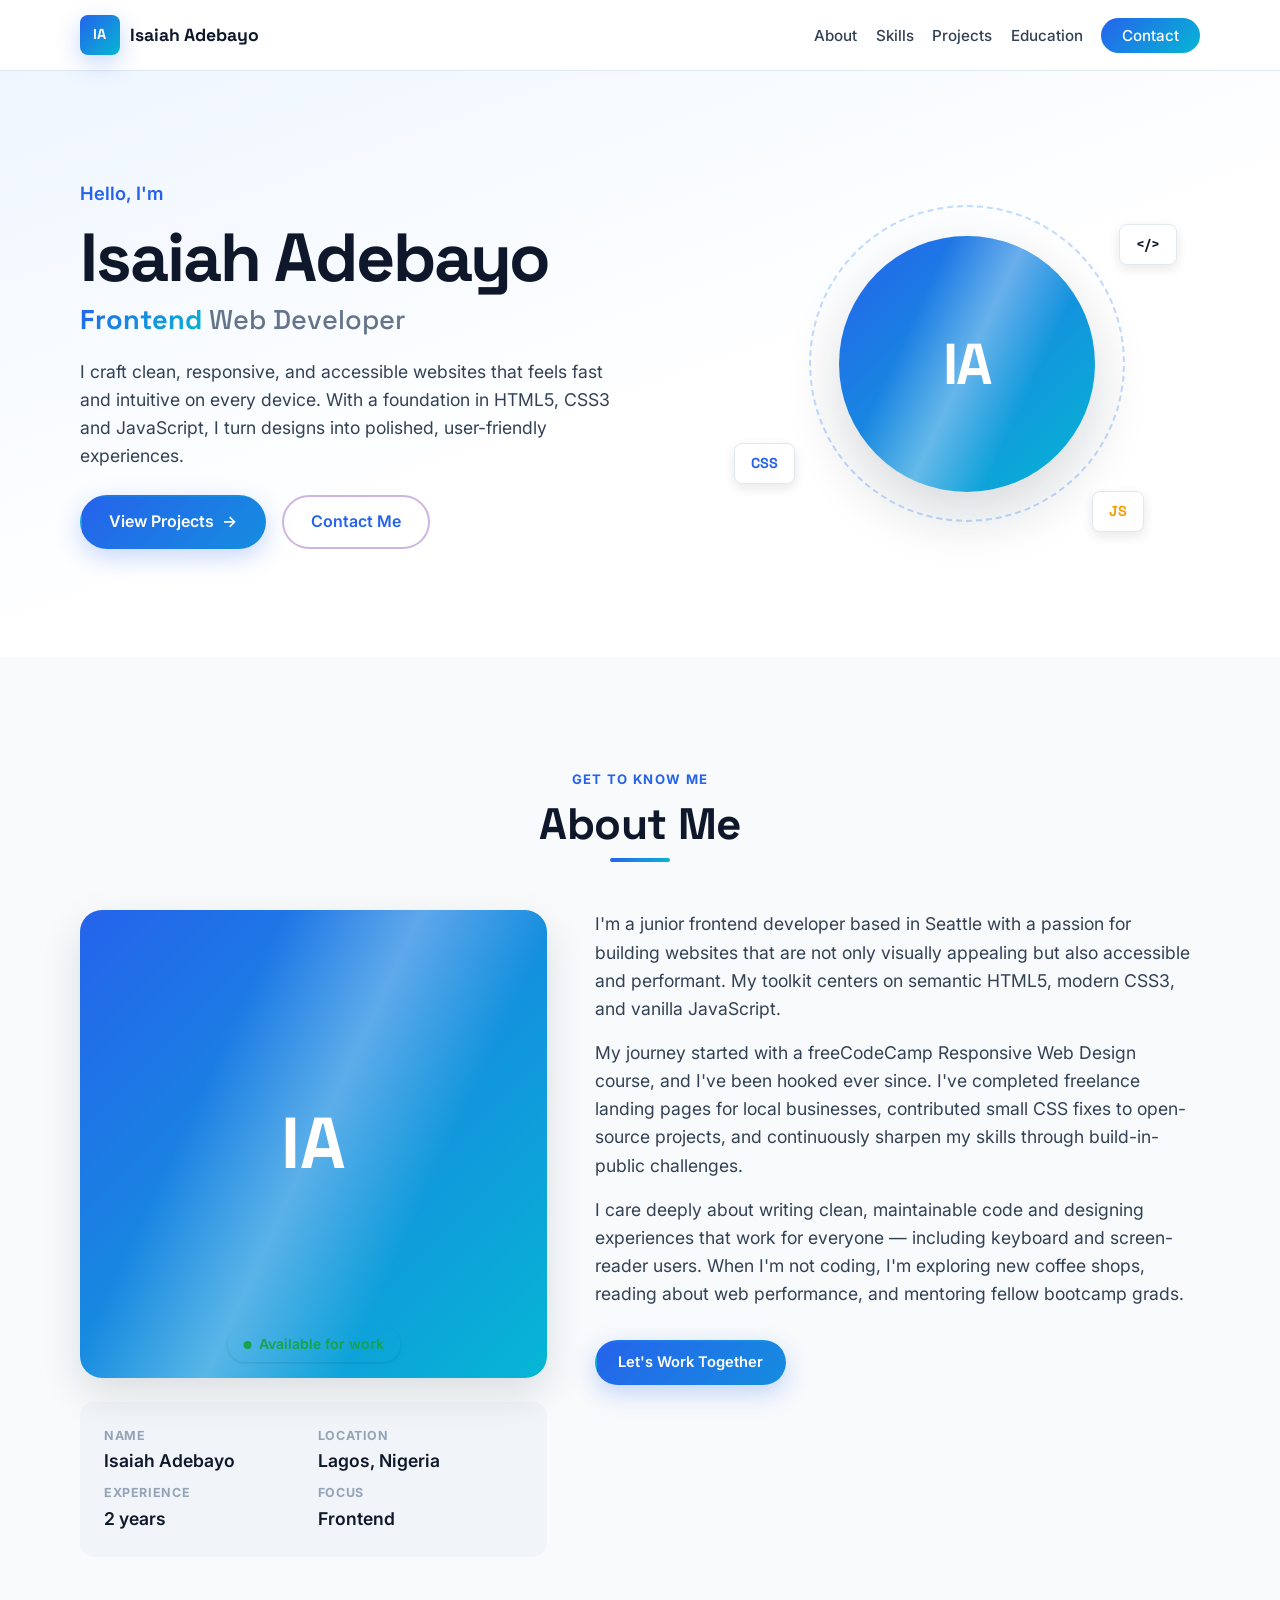
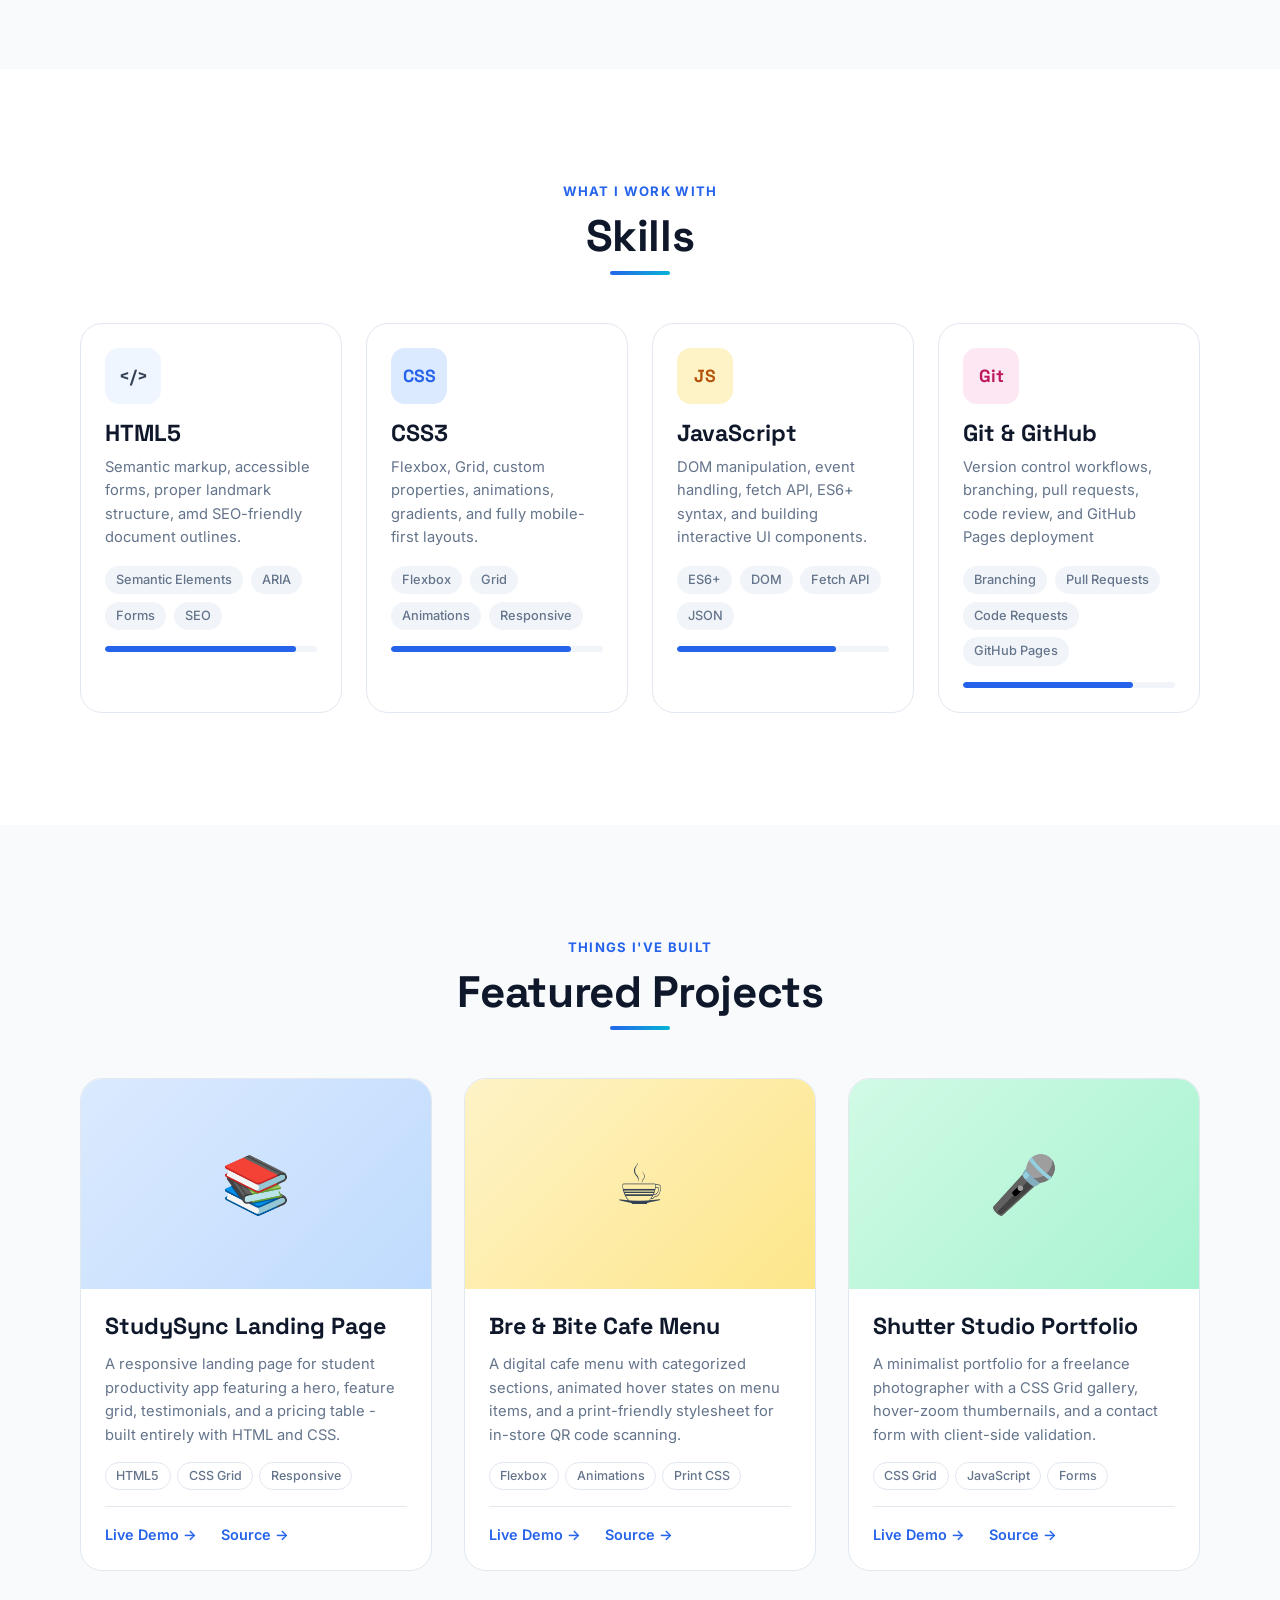
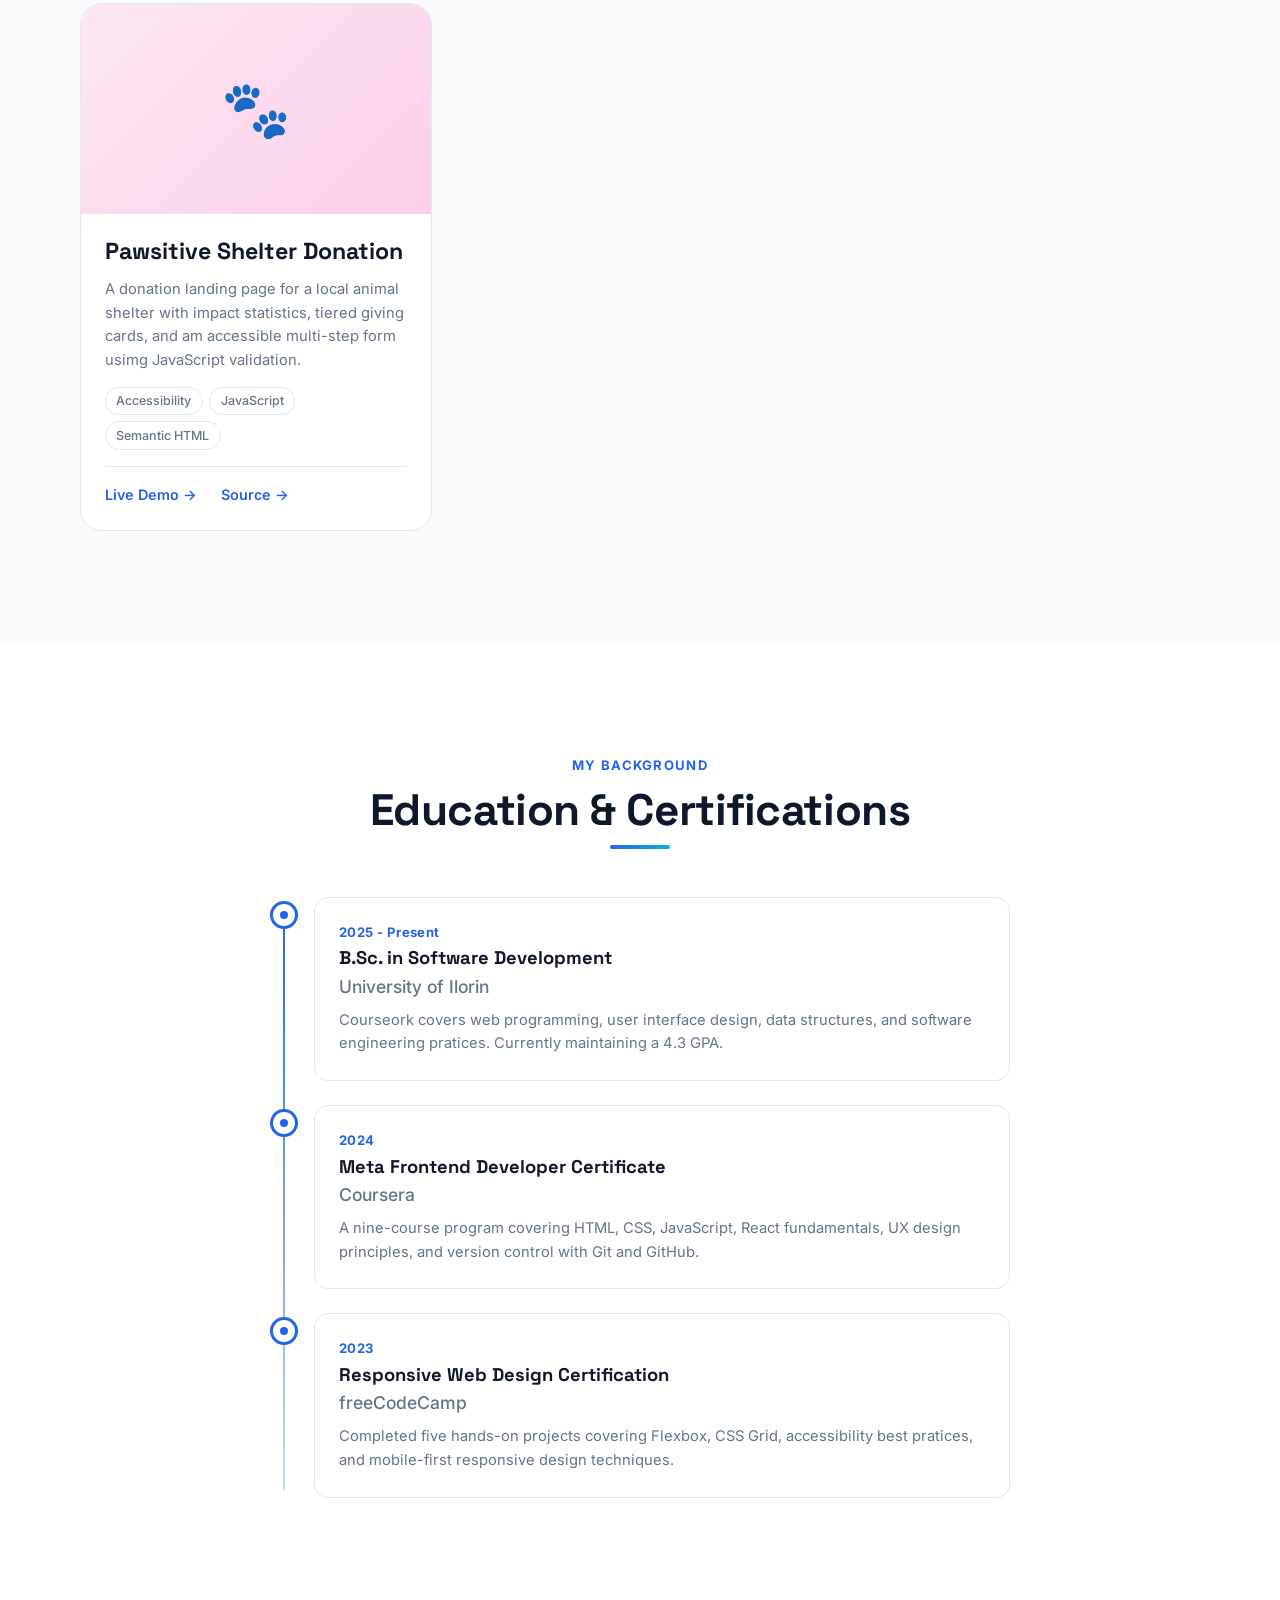
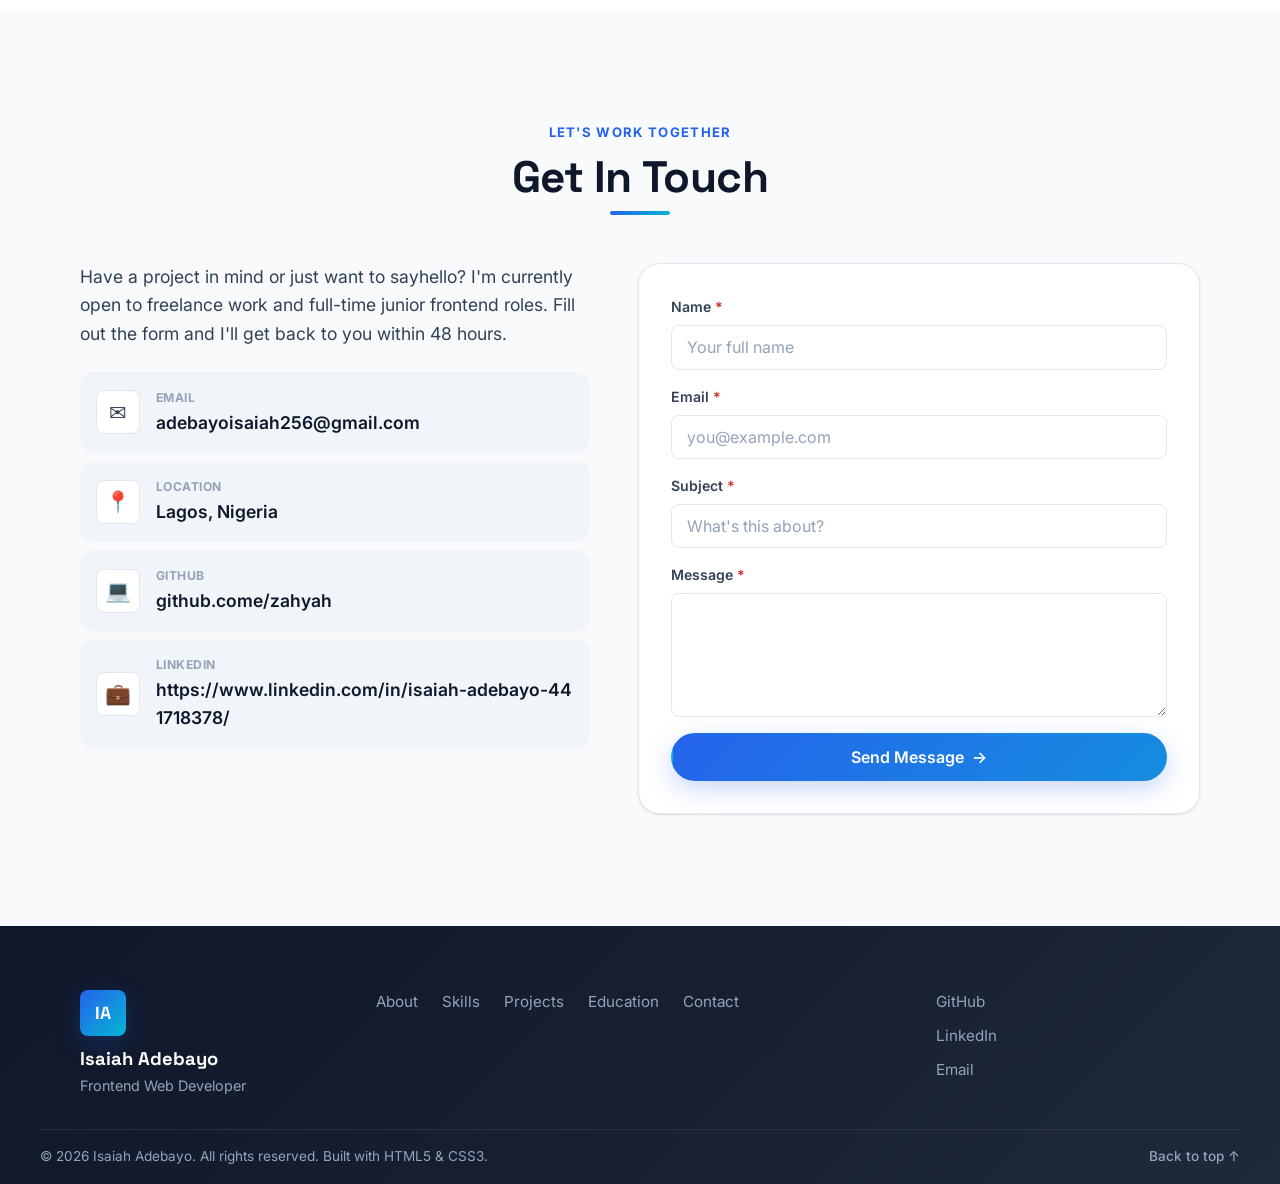
==== Project 1/My Own/index.html @ e06d7477 "Project_1 done" ====
<!DOCTYPE html>
<html lang="en">
<head>
  <meta charset="UTF-8">
  <meta name="viewport" content="width=device-width, initial-scale=1.0">
  <meta name="description" content="Portfolio of Isaiah Adebayo, a junior web developer specializing in responsive, accessible websites with HTML5, CSS3, and modern web standards.">
  <title>Isaiah Adebayo - Frontend web Developer</title>
  <link rel="stylesheet" href="style.css">
   <link rel="preconnect" href="https://fonts.googleapis.com" />
    <link rel="preconnect" href="https://fonts.gstatic.com" crossorigin />
    <link href="https://fonts.googleapis.com/css2?family=Inter:wght@400;500;700&family=Space+Grotesk:wght@500;700&display=swap" rel="stylesheet" />
    <meta property="og:image" content="https://yourwebsite.com/images/preview.png">
    <meta name="twitter:card" content="summary_large_image">
    <meta name="twitter:image" content="https://yourwebsite.com/images/preview.png">
    <script src="index.js" defer></script>
</head>
<body>
  <a href="#main" class="skip-link">Skip to main content</a>
  <!-- HEADER -->
  <header id="top" class="site-header">
    <nav class="navbar" aria-label="Primary Navigation">
      <a href="#" class="nav-logo" aria-label="Isaiah Adebayo - home">
        <span class="nav-logo-mark" aria-hidden="true">IA</span>
        <span clas="nav-logo-text">Isaiah Adebayo</span>
      </a>
      <input type="checkbox" id="nav-toggle" class="nav-toggle" aria-hidden="true">
      <label for="nav-toggle" class="nav-toggle-label" aria-label="Toggle navigation menu">
      <span class="nav-toggle-bar"></span>
      <span class="nav-toggle-bar"></span>
      <span class="nav-toggle-bar"></span>
      </label>
      <label for="nav-toggle" class="nav-backdrop" aria-hidden="true"></label>
      <ul class="nav-menu" id="nav-menu">
        <li><a href="#about" class="nav-link">About</a></li>
        <li><a href="#skills" class="nav-link">Skills</a></li>
        <li><a href="#projects" class="nav-link">Projects</a></li>
        <li><a href="#education" class="nav-link">Education</a></li>
        <li><a href="#contact" class="nav-link nav-link--cta">Contact</a></li>
      </ul>
    </nav>
  </header>

<!-- MAIN -->
  <main id="main">

    <!-- Hero section -->
    <section class="hero" aria-labelledby="hero-heading">
      <div class="hero_decor hero_decor--1" aria-hidden="true"></div>
      <div class="hero_decor hero_decor--2" aria-hidden="true"></div>

      <div class="container hero-inner">
        <div class="hero-content">
          <p class="hero-greeting">Hello, I'm</p>
          <h1 id="hero-heading" class="hero-name">Isaiah Adebayo</h1>
          <p class="hero-title">
            <span class="hero-title-accent">Frontend</span> Web Developer
          </p>
          <p class="hero-intro">
            I craft clean, responsive, and accessible websites that feels fast and intuitive on every device. With a foundation in HTML5, CSS3 and JavaScript, I turn designs into polished, user-friendly experiences.
          </p>
          <div class="hero-actions">
            <a href="#projects" class="btn btn--primary">View Projects
              <span class="btn-arrow" aria-hidden="true">&rarr;</span>
            </a>
            <a href="#contact" class="btn btn--secondary">Contact Me</a>
          </div>
        </div>
        <div class="hero-avatar" aria-hidden="true">
          <div class="hero-avatar-ring"></div>
          <div class="hero-avatar-circle">
            <span class="hero-avatar-initials">IA</span>
          </div>
          <div class="hero-chip hero-chip--html">&lt;/&gt;</div>
           <div class="hero-chip hero-chip--css">CSS</div>
            <div class="hero-chip hero-chip--js">JS</div>
        </div>
      </div>
    </section>




    <!-- About Section -->
     <section class="section about" id="about" aria-labelledby="about-heading">
        <div class="container">
          <header class="section-header">
            <p class="section-eyebrow">Get to know me</p>
            <h2 id="about-heading" class="section-title">About Me</h2>
            <div class="section-rule" aria-hidden="true"></div>
          </header>

          <div class="about-grid">
            <div class="about-card">
              <div class="about-photo" aria-hidden="true">
                <span class="about-photo-initials">IA</span>
                <div class="about-photo-badge">Available for work</div>
              </div>
              <dl class="about-facts">
                <div class="about-fact">
                  <dt>Name</dt>
                  <dd>Isaiah Adebayo</dd>
                </div>
                <div class="about-fact">
                  <dt>Location</dt>
                  <dd>Lagos, Nigeria</dd>
                </div>
                <div class="about-fact">
                  <dt>Experience</dt>
                  <dd>2 years</dd>
                </div>
                <div class="about-fact">
                  <dt>Focus</dt>
                  <dd>Frontend</dd>
                </div>
              </dl>
            </div>

            <div class="about-text">
              <p>
                I'm a junior frontend developer based in Seattle with a
                passion for building websites that are not only visually
                appealing but also accessible and performant. My toolkit
                centers on semantic HTML5, modern CSS3, and vanilla
                JavaScript.
              </p>
              <p>
                My journey started with a freeCodeCamp Responsive Web
                Design course, and I've been hooked ever since. I've
                completed freelance landing pages for local businesses,
                contributed small CSS fixes to open-source projects, and
                continuously sharpen my skills through build-in-public
                challenges.
              </p>
              <p>
                I care deeply about writing clean, maintainable code and
                designing experiences that work for everyone — including
                keyboard and screen-reader users. When I'm not coding,
                I'm exploring new coffee shops, reading about web
                performance, and mentoring fellow bootcamp grads.
              </p>
              <a href="#contact" class="btn btn--primary btn--small">Let's Work Together</a>
            </div>
          </div>
        </div>
     </section>

     <!-- Skills Section -->
  <section class="section skills" id="skills" aria-labelledby="skills-heading">
      <div class="container">
        <header class="section-header">
          <p class="section-eyebrow">What I work with</p>
          <h2 id="skills-heading" class="section-title">Skills</h2>
          <div class="section-rule" aria-hidden="true"></div>
        </header>

        <div class="skills-grid">
          <article class="skill-card">
            <div class="skill-card-icon" aria-hidden="true">
              <span>&lt;/&gt;</span>
            </div>
            <h3 class="skill-card-title">HTML5</h3>
            <p class="skill-card-desc">
              Semantic markup, accessible forms, proper landmark structure, amd SEO-friendly document outlines.
            </p>
            <ul class="skill-tags">
              <li class="skill-tag">Semantic Elements</li>
              <li class="skill-tag">ARIA</li>
              <li class="skill-tag">Forms</li> 
              <li class="skill-tag">SEO</li>
            </ul>
            <div class="skill-bar" aria-hidden="true">
             <div class="skill-bar-fill skill-bar-fill--90"></div>
            </div>
          </article>

           <article class="skill-card">
            <div class="skill-card-icon skill-card-icon--css" aria-hidden="true">
              <span>CSS</span>
            </div>
            <h3 class="skill-card-title">CSS3</h3>
            <p class="skill-card-desc">
              Flexbox, Grid, custom properties, animations, gradients, and fully mobile-first layouts.
            </p>
            <ul class="skill-tags">
              <li class="skill-tag">Flexbox</li>
              <li class="skill-tag">Grid</li>
              <li class="skill-tag">Animations</li> 
              <li class="skill-tag">Responsive</li>
            </ul>
            <div class="skill-bar" aria-hidden="true">
              <div class="skill-bar-fill skill-bar-fill--85"></div>
            </div>
          </article>

           <article class="skill-card">
            <div class="skill-card-icon skill-card-icon--js" aria-hidden="true">
              <span>JS</span>
            </div>
            <h3 class="skill-card-title">JavaScript</h3>
            <p class="skill-card-desc">
             DOM manipulation, event handling, fetch API, ES6+ syntax, and building interactive UI components.
            </p>
            <ul class="skill-tags">
              <li class="skill-tag">ES6+</li>
              <li class="skill-tag">DOM</li>
              <li class="skill-tag">Fetch API</li> 
              <li class="skill-tag">JSON</li>
            </ul>
            <div class="skill-bar" aria-hidden="true">
             <div class="skill-bar-fill skill-bar-fill--75"></div>
            </div>
          </article>

           <article class="skill-card">
            <div class="skill-card-icon skill-card-icon--git" aria-hidden="true">
              <span>Git</span>
            </div>
            <h3 class="skill-card-title">Git &amp; GitHub</h3>
            <p class="skill-card-desc">
             Version control workflows, branching, pull requests, code review, and GitHub Pages deployment
            </p>
            <ul class="skill-tags">
              <li class="skill-tag">Branching</li>
              <li class="skill-tag">Pull Requests</li>
              <li class="skill-tag">Code Requests</li> 
              <li class="skill-tag">GitHub Pages</li>
            </ul>
            <div class="skill-bar" aria-hidden="true">
              <div class="skill-bar-fill skill-bar-fill--80"></div>
            </div>
          </article>
        </div>
      </div>
     </section>

    <!-- Projects Section -->
   <section class="section projects" id="projects" aria-labelledby="projects-heading">
    <div class="container">
      <header class="section-header">
      <p class="section-eyebrow">Things I've built</p>
      <h2 id="projects-heading" class="section-title">Featured Projects</h2>
      <div class="section-rule" aria-hidden="true"></div> 
      </header>
      <div class="projects-grid">
        <article class="project-card">
          <div class="project-card-thumb project-card-thumb-a" aria-hidden="true">
            <span class="project-card-icon">
              &#128218;
            </span>
            <div class="project-card-overlay">
              <span>View Project</span>
            </div>
          </div>
          <div class="project-card-body">
            <h3 class="project-card-title">StudySync Landing Page</h3>
            <div class="project-card-desc">
              A responsive landing page for student productivity app featuring a hero, feature grid, testimonials, and a pricing table - built entirely with HTML and CSS.
            </div>
            <ul class="project-card-tags">
              <li>HTML5</li>
              <li>CSS Grid</li>
              <li>Responsive</li>
            </ul>
            <div class="project-card-links">
              <a href="#" class="project-card-link">Live Demo &rarr;</a>
              <a href="#" class="project-card-link">Source &rarr;</a>
            </div>
          </div>
        </article>

      <article class="project-card">
      <div class="project-card-thumb project-card-thumb-b" aria-hidden="true">
        <span class="project-card-icon">
          &#9749;
        </span>
        <div class="project-card-overlay">
          <span>View Project</span>
        </div>
      </div>
      <div class="project-card-body">
        <h3 class="project-card-title">Bre &amp; Bite Cafe Menu</h3>
        <div class="project-card-desc">
          A digital cafe menu with categorized sections, animated hover states on menu items, and a print-friendly stylesheet for in-store QR code scanning.
        </div>
        <ul class="project-card-tags">
          <li>Flexbox</li>
          <li>Animations</li>
          <li>Print CSS</li>
        </ul>
        <div class="project-card-links">
          <a href="#" class="project-card-link">Live Demo &rarr;</a>
          <a href="#" class="project-card-link">Source &rarr;</a>
        </div>
      </div>
    </article>
    
      <article class="project-card">
          <div class="project-card-thumb project-card-thumb-c" aria-hidden="true">
            <span class="project-card-icon">
              &#127908;
            </span>
            <div class="project-card-overlay">
              <span>View Project</span>
            </div>
          </div>
          <div class="project-card-body">
            <h3 class="project-card-title">Shutter Studio Portfolio</h3>
            <div class="project-card-desc">
            A minimalist portfolio for a freelance photographer with a CSS Grid gallery, hover-zoom thumbernails, and a contact form with client-side validation.
            </div>
            <ul class="project-card-tags">
              <li>CSS Grid</li>
              <li>JavaScript</li>
              <li>Forms</li>
            </ul>
            <div class="project-card-links">
              <a href="#" class="project-card-link">Live Demo &rarr;</a>
              <a href="#" class="project-card-link">Source &rarr;</a>
            </div>
          </div>
        </article>

        <article class="project-card">
          <div class="project-card-thumb project-card-thumb-d" aria-hidden="true">
            <span class="project-card-icon">
              &#128062;
            </span>
            <div class="project-card-overlay">
              <span>View Project</span>
            </div>
          </div>
          <div class="project-card-body">
            <h3 class="project-card-title">Pawsitive Shelter Donation</h3>
            <div class="project-card-desc">
              A donation landing page for a local animal shelter with impact statistics, tiered giving cards, and am accessible multi-step form usimg JavaScript validation.
            </div>
            <ul class="project-card-tags">
              <li>Accessibility</li>
              <li>JavaScript</li>
              <li>Semantic HTML</li>
            </ul>
            <div class="project-card-links">
              <a href="#" class="project-card-link">Live Demo &rarr;</a>
              <a href="#" class="project-card-link">Source &rarr;</a>
            </div>
          </div>
        </article>
      </div>
      </div>
     </section>

    <!-- Education Section -->
    <section class="section education" id="education" aria-labelledby="education-heading">
      <div class="container">
      <header class="section-header">
      <p class="section-eyebrow">My background</p>
      <h2 id="education-heading" class="section-title">Education &amp; Certifications</h2>
      <div class="section-rule" aria-hidden="true"></div>
      </header>

      <div class="education-timeline">
        <article class="timeline-item">
          <div class="timeline-item-marker" aria-hidden="true">
            <span class="timeline-item-dot"></span>
          </div>

          <div class="timeline-item-content">
            <p class="timeline-item-date">2025 - Present</p>
            <h3 class="timeline-item-title">B.Sc. in Software Development</h3>
            <p class="timeline-item-org">University of Ilorin</p>
            <p class="timeline-item-desc">
              Courseork covers web programming, user interface design, data structures, and software engineering pratices. Currently maintaining a 4.3 GPA.
            </p>
          </div>
        </article>

        <article class="timeline-item">
          <div class="timeline-item-marker" aria-hidden="true">
            <span class="timeline-item-dot"></span>
          </div>

          <div class="timeline-item-content">
            <p class="timeline-item-date">2024</p>
            <h3 class="timeline-item-title">Meta Frontend Developer Certificate</h3>
            <p class="timeline-item-org">Coursera</p>
            <p class="timeline-item-desc">
             A nine-course program covering HTML, CSS, JavaScript, React fundamentals, UX design principles, and version control with Git and GitHub.
            </p>
          </div>
        </article>

        <article class="timeline-item">
          <div class="timeline-item-marker" aria-hidden="true">
            <span class="timeline-item-dot"></span>
          </div>

          <div class="timeline-item-content">
            <p class="timeline-item-date">2023</p>
            <h3 class="timeline-item-title">Responsive Web Design Certification</h3>
            <p class="timeline-item-org">freeCodeCamp</p>
            <p class="timeline-item-desc">
             Completed five hands-on projects covering Flexbox, CSS Grid, accessibility best pratices, and mobile-first responsive design techniques.
            </p>
          </div>
        </article>
      </div>
      </div>
     </section>


    <!-- Contact Section -->
    <section class="section contact" id="contact" aria-labelledby="contact-heading">
      <div class="container">
      <header class="section-header">
      <p class="section-eyebrow">Let's work together</p>
      <h2 id="contact-heading" class="section-title">Get In Touch</h2>
      <div class="section-rule" aria-hidden="true"></div>
    </header>
     <div class="contact-grid">
        <div class="contact-info">
          <p class="contact-lead">
            Have a project in mind or just want to sayhello? I'm currently open to freelance work and full-time junior frontend roles. Fill out the form and I'll get back to you within 48 hours.
          </p>

          <ul class="contact-details">
            <li class="contact-detail">
              <span class="contact-detail-icon" aria-hidden="true">&#9993;</span>
              
              <span class="contact-detail-text">
                <span class="contact-detail-label">Email</span>
                <a href="#" class="contact-detail-value">
                  adebayoisaiah256@gmail.com
                </a>
              </span>
            </li>    

           <li class="contact-detail">
              <span class="contact-detail-icon" aria-hidden="true">&#128205;</span>
              
              <span class="contact-detail-text">
                <span class="contact-detail-label">Location</span>
                <a href="#" class="contact-detail-value">
                  Lagos, Nigeria
                </a>
              </span>
            </li>    

           <li class="contact-detail">
              <span class="contact-detail-icon" aria-hidden="true">&#128187;</span>
              
              <span class="contact-detail-text">
                <span class="contact-detail-label">GitHub</span>
                <a href="#" class="contact-detail-value">
                  github.come/zahyah
                </a>
              </span>
            </li>    

          <li class="contact-detail">
              <span class="contact-detail-icon" aria-hidden="true">&#128188;</span>
              
              <span class="contact-detail-text">
                <span class="contact-detail-label">LinkedIn</span>
                <a href="#" class="contact-detail-value">
                https://www.linkedin.com/in/isaiah-adebayo-441718378/
                </a>
              </span>
            </li>    
          </ul>
        </div>

        <form action="mailto:adebayoisaiah245@gmail.com" class="contact-form" method="post" enctype="text/plain" aria-label="Contact form">

          <div class="form-row">
            <label for="name" class="form-label">Name
              <span class="form-req" aria-hidden="true">*</span>
            </label>
            <input type="text" class="form-input" id="name" name="name" placeholder="Your full name" autocomplete="name" required>
          </div>

        <div class="form-row">
            <label for="email" class="form-label">Email
              <span class="form-req" aria-hidden="true">*</span>
            </label>
            <input type="email" class="form-input" id="email" name="name" placeholder="you@example.com" autocomplete="email" required>
          </div>

          <div class="form-row">
            <label for="subject" class="form-label">Subject
              <span class="form-req" aria-hidden="true">*</span>
            </label>
            <input type="text" class="form-input" id="subject" name="subject" placeholder="What's this about?">
          </div>

          <div class="form-row">
            <label for="message" class="form-label">Message
              <span class="form-req" aria-hidden="true">*</span>
            </label>
            <textarea class="form-input form-textarea" id="message" name="message" placeholder="Tell me about your project, timeline, and budget..." rows="5" required> </textarea>
          </div>

          <button type="submit" class="btn btn--primary btn--full">
            Send Message
            <span class="btn-arrow" aria-hidden="true">&rarr;</span>
          </button>
        </form>
      </div>
      </div>
      </section>
  </main>

<!-- FOOTER -->
  <footer class="site-footer">
    <div class="container site-footer-inner">
      <div class="site-footer-brand">
        <span class="site-footer-mark" aria-hidden="true">IA</span>
        <p class="site-footer-name">Isaiah Adebayo</p>
        <p class="site-footer-tagline">Frontend Web Developer</p>
      </div>
      
      <nav class="site-footer-nav" aria-label="Footer navigation">
        <a href="#about">About</a>
        <a href="#skills">Skills</a>
        <a href="#projects">Projects</a>
        <a href="#education">Education</a>
        <a href="#contact">Contact</a>
      </nav>

      <div class="site-footer-social">
        <a href="#" aria-label="GitHub profile" class="site-footer-social-link">GitHub</a>
        <a href="#" aria-label="LinkedIn profile" class="site-footer-social-link">LinkedIn</a>
        <a href="mailto:adebayoisaiah256@gmail.com" aria-label="Send email" class="site-footer-social-link">Email</a>
      </div>
    </div>
    <div class="site-footer-bottom">
        <p>&copy; 2026 Isaiah Adebayo. All rights reserved. Built with HTML5 &amp; CSS3.</p>
        <a href="#" class="site-footer-back-top">Back to top &uarr;</a>
      </div>
  </footer>
</body>
</html>
---- Project 1/My Own/style.css ----
/* Custom Properties */
:root{
  --primary:#2563eb;
  --primary-dark:#1d4ed8;
  --priamry-light:#60a5fa;
  --primary-50:#eff6ff;
  --primary-100: #dbeafe;
  --primary-200: #bfdbfe;

  --accent:#06b6d4;
  --accent-light:#67e8f9;
  --accent-dark:#0891b2;

  --sucess: #16a34a;
  --warning: #f59e0b;
  --error: #dc2626;

  --ink: #0f172a;
  --ink-2:#334155;
  --ink-3: #64748b;
  --ink-4:#94a3b8;

  --surface:#ffffff;
  --surface-2: #f8fafc;
  --surface-3:#f1f5f9;
  --surface-dark: #0f172a;

  --border:#e2e8f0;
  --border-strong: #cdb5e1;


  /* Typograpgy */

  --font-body: "Inter", system-ui, -apple-system, "Segoe UI", Helvetica, sans-serif;
  --font-display:"Space Grotesk", "Inter", sans-serif;
  --fs-body: clamp(1rem, 0.95rem + 0.22vw, 1.1rem);
  --fs-lead:clamp(1.05rem. 1rem + 0.3vw, 1.2rem);
  --fs-h2: clamp(1.75rem, 1.3rem + 2vw, 2.75rem);
  --fs-h3: clamp(1.15rem, 1.05rem + 0.5vw, 1.45rem);
  --fs-hero:clamp(2.2rem, 1.5rem + 3.5vw, 4.25rem);
  --fs-small: 0.875rem;

  /* Spacing */
  --space-1: 0.5rem;
  --space-2: 1rem;
  --space-3: 1.5rem;
  --space-4: 2rem;
  --space-5: 3rem;
  --space-6: 4rem;
  --space-7: 5.5rem;
  --space-8: 7rem;

  /* Layout */
  --container-max:1200px;
  --container-pad: clamp(1.25rem, 0.5rem + 2.5vw, 2.5rem);
  --radius-sm:8px;
  --radius:14px;
  --radius-lg:22px;
  --radius-pill:999px;

  /* Shadows */
  --shadow-xs:0 1px 2px rgba(15, 23, 42, 0.06);
  --shadow-sm: 0 1px 3px rgba(15, 23, 43, 0.08), 0 1px 2px rgba(15, 23, 42, 0.04);
  --shadow-md: 0 4px 12px rgba(15, 23, 42, 0.1);
  --shadow-lg: 0 16px 40px rgba(15, 23, 42, 0.12);
  --shadow-xl: 0 24px 56px rgba(15, 23, 42, 0.16);
  --shadow-blue:0 8px 24px rgba(37, 99, 235, 0.25);

  /* Transitions */
  --t-fast:0.18s ease;
  --t-med: 0.32s cubic-bezier(0.4, 0, 0.2, 1);
  --t-slow: 0.5s cubic-bezier(0.4, 0, 0.2, 1);

  /* Header height */
  --header-h: 70px;

  /* Gradients */

  --grad-primary: linear-gradient(135deg, var(--primary)0%, var(--accent)100%);
  --grad-surface: linear-gradient(180deg, var(--surface)0%, var(--surface-2)100%);
  --grad-hero-bg:linear-gradient(160deg, var(--primary-50)0%, var(--surface)55%, var(--surface) 100%);
  --grad-dark: linear-gradient(135deg, #0f172a 0%, #1e293b 100%);

}

/* Reset */
*,
*::before,
*::after {
  box-sizing: border-box;
  margin: 0;
  padding: 0;
}

html{
  scroll-behavior: smooth;
  scroll-padding-top:var(--header-h);
  -webkit-text-size-adjust: 100%;
}

body{
  font-family: var(--font-body);
  font-size: var(--fs-body);
  line-height: 1.6;
  color: var(--ink-2);
  background: var(--surface);
  -webkit-font-smoothing: antialiased;  --moz-osx-font-smoothing: grayscale;
  overflow-x: hidden;
}

h1, h2, h3, h4 {
  font-family: var(--font-display);
  color: var(--ink);
  line-height: 1.2;
  font-weight: 700;
}

a {
  color: var(--primary);
  text-decoration: none;
  transition: color var(--t-fast);
}

a:hover {
  color: var(--primary-dark);
}

ul {
  list-style: none;
}

img {
  max-width: 100%;
  display: block;
  object-fit: cover;
}

/* Accesibility Helpers */
.skip-link {
  position: absolute;
  top: -120px;
  left: 0;
  background: var(--primary);
  color: #fff;
  padding: var(--space-1) var(--space-2);
  border-radius: 0 0 var(--radius-sm) 0;
  z-index: 1000;
  font-weight: 500;
  transition: top var(--t-fast);
}

.skip-link:focus {
  top:0;
  color: #fff;
}

:focus-visible {
   outline: 3px solid var(--accent);
   outline-offset: 3px;
   border-radius: 4px;
}

/* Layout Containers */

.container {
  width: 100%;
  max-width: var(--container-max);
  margin-inline:auto;
  padding-inline: var(--container-pad);
}

/* Buttons */

.btn {
  display: inline-flex;
  align-items: center;
  justify-content: center;
  gap:0.5rem;
  padding: 0.75rem 1.7rem;
  font-family: var(--font-body);
  font-size: 1rem;
  font-weight: 600;
  border-radius: var(--radius-pill);
  border: 2px solid transparent;
  transition: transform var(--t-fast), box-shadow var(--t-fast), border-color var(--t-fast), color var(--t-fast);
  will-change: transform;
}

.btn--small {
  padding: 0.55rem 1.3rem;
  font-size: 0.92rem;
}

.btn--full {
  width:100%;
}

.btn--primary {
  background: var(--grad-primary);
  background-size: 200% 200%;
  background-position: 0% 0%;
  color: #fff;
  box-shadow: var(--shadow-blue);
}

.btn--primary:hover {
  color: #fff;
  transform:  translateY(-3px);
  background-position: 100% 100%;
  box-shadow: 0 14px 32px rgba(37, 99, 235, 0.25);
}

.btn--primary:active {
  transform: translateY(-1px);
}

.btn--secondary {
  background: transparent;
  color: var(--primary);
  border-color: var(--border-strong);
}

.btn--secondary:hover {
  border-color: var(--primary);
  color: var(--primary-dark);
  transform: translateY(-3px);
  box-shadow: var(--shadow-sm);
}

.btn-arrow {
  display: inline-block;
  transition: transform var(--t-fast);
}

.btn:hover .btn-arrow {
  transform: translateX(4px);
}

/* Section Base */

.section {
  padding-block:var(--space-8);
}
.section:nth-of-type(even) {
  background: var(--surface-2);
}

.section-header {
  text-align: center;
  margin-bottom: var(--space-5);
}

.section-eyebrow {
  font-family: var(--font-body);
  font-size: 0.82rem;
  font-weight: 700;
  letter-spacing: 0.1em;
  text-transform: uppercase;
  color: var(--primary);
  margin-bottom: var(--space-1);
}

.section-title {
  font-size: var(--fs-h2);
  letter-spacing: -0.01em;
}
.section-rule {
  width:60px;
  height:4px;
  border-radius: var(--radius-pill);
  background: var(--grad-primary);
  margin: var(--space-1) auto 0;
}

/* Navigation */

.site-header {
  position: sticky;
  top: 0;
  z-index: 100;
  background: rgba(255, 255, 255, 0.82);
  backdrop-filter: blur(14px);
  -webkit-backdrop-filter: blur(14px);
  border-bottom: 1px solid var(--border);
}

.navbar {
  max-width: var(--container-max);
  margin-inline: auto;
  padding-inline: var(--container-pad);
  height: var(--header-h);
  display: flex;
  align-items: center;
  justify-content: space-between;
}

.nav-logo {
  display: flex;
  align-items: center;
  gap: 0.65rem;
  font-family: var(--font-display);
  font-weight: 700;
  color: var(--ink);
  font-size: 1.1rem;
  flex-shrink: 0;
}

.nav-logo:hover {
  color: var(--ink);
}

.nav-logo-mark {
  display: flex;
  align-items: center;
  justify-content: center;
  width: 40px;
  height: 40px;
  border-radius: var(--radius-sm);
  background: var(--grad-primary);
  color: #fff;
  font-size: 0.9rem;
  letter-spacing: 0.02em;
  transition: transform var(--t-fast);
  box-shadow: var(--shadow-blue);
}

.nav-logo:hover .nav-logo-mark {
  transform:  rotate(-8deg) scale(1.08);
}

.nav-menu {
  display: flex;
  align-items: center;
  gap: clamp(0.75rem, 0.2rem + 1.2vw, 2rem);
}

.nav-link {
  font-size: 0.95rem;
  font-weight: 500;
  color: var(--ink-2);
  padding: 0.5rem 0;
  position: relative;
  transition: color var(--t-fast);
}

.nav-link::after {
  content: " ";
  position: absolute;
  left: 0;
  bottom: 0;
  width: 0;
  height: 2px;
  background:var(--grad-primary);
  border-radius: 2px;
  transition: width var(--t-med);
}

.nav-link:hover, 
.nav-link:focus-visible {
  color: var(--primary);
}

.nav-link:hover::after,
.nav-link:focus-visible::after {
  width: 100%;
}

/* Dynamic Scrolling */
.nav-link.active {
    color: var(--primary);
    transition: color var(--t-slow);
  }

.nav-link.active::after {
  width: 100%;
}


.nav-link--cta {
  background: var(--grad-primary);
  color: #fff;
  padding: 0.5rem 1.3rem;
  border-radius: var(--radius-pill);
  transition: transform var(--t-fast), box-shadow var(--t-fast);
}

.nav-link--cta:hover {
  color: #fff;
  transform: translateY(-2px);
  box-shadow: var(--shadow-blue);
}

.nav-link--cta::after {
  display: none;
}

/* CSS-only mobile menu */
.nav-toggle {
  display: none;
} 

.nav-toggle-label {
  display: none;
  flex-direction: column;
  gap: 5px;
  cursor: pointer;
  padding: 0.5rem;
  z-index: 110;
  border-radius: var(--radius-sm);
}
.nav-toggle-bar {
  width: 26px;
  height: 3px;
  background: var(--ink);
  border-radius: 3px;
  transition: transform var(--t-med), opacity var(--t-med);
}

/* Hero Section */
.hero {
  position: relative;
  padding-block: clamp(3rem, 1rem + 6vw, 6.5rem);
  background: var(--grad-hero-bg);
  overflow: hidden;
}

.hero-decor {
  position: absolute;
  border-radius:50%;
  filter: blur(80px);
  opacity: 0.35;
  z-index: 0;
}

.hero-decor-1 {
  width: 420px;
  height: 420px;
  background: var(--primary-200);
  top: -100px;
  right: -80px;
  animation: floatY 8s ease-in-out infinite;
}

.hero-decor-2 {
  width: 320px;
  height: 320px;
  background: var(--accent-light);
  bottom: -100px;
  left: -60px;
  animation: floatY 8s ease-in-out reverse;
}

.hero-inner {
  position: relative;
  z-index: 1;
  display: grid;
  grid-template-columns: 1.3fr 1fr;
  align-items: center;
  gap: var(--space-5);
}

.hero-greeting {
  font-size: 1.15rem;
  font-weight:600 ;
  color: var(--primary);
  margin-bottom: var(--space-1);
  animation: fadeUp 0.6s ease both;
  
}

.hero-name {
font-size: var(--fs-hero);
  font-weight: 700;
  letter-spacing: -0.03em;
  animation: fadeUp 0.6s ease 0.1s both;
}

.hero-title {
  font-family: var(--font-display);
  font-size: clamp(1.2rem, 1rem + 1vw, 1.7rem);
  font-weight: 500;
  color: var(--ink-3);
  margin-bottom: var(--space-2);
  animation: fadeUp 0.6s ease 0.2s both;
}

.hero-title-accent {
  color: transparent;
  background: var(--grad-primary);
  background-clip: text;
  -webkit-background-clip: text;
  font-weight: 700;
}

.hero-intro {
  max-width: 34rem;
  color: var(--ink-2);
  margin-bottom: var(--space-3);
  animation: fadeUp 0.6s ease 0.3s both;
}

.hero-actions {
  display: flex;
  gap: var(--space-2);
  flex-wrap: wrap;
  animation: fadeUp 0.6s ease 0.4s both;
}

/* Hero Avatar */
.hero-avatar {
  position: relative;
  height: clamp(280px, 20rem + 8vw, 400px);
  display: flex;
  align-items: center;
  justify-content: center;
  animation: fadeIn 0.8s ease 0.3s both;
}

.hero-avatar-ring {
  position:absolute;
  width: clamp(200px, 15rem + 6vw, 340px);
  height: clamp(200px, 15rem + 6vw, 340px);
  border: 2px dashed var(--primary-200);
  border-radius: 50%;
  animation: spin 25s linear infinite;
}

.hero-avatar-circle {
  width: clamp(160px, 12rem + 5vw, 280px);
  height: clamp(160px, 12rem + 5vw, 280px);
  border-radius: 50%;
  background: var(--grad-primary);
  display: flex;
  align-items: center;
  justify-content: center;
  box-shadow: var(--shadow-xl);
  position: relative;
  overflow: hidden;
}
/* shimmer pseudo-element on avatar circle */
.hero-avatar-circle::before {
  content: " ";
  position: absolute;
  inset: 0;
  background: linear-gradient(115deg,
  transparent 30%,
  rgba(255, 255, 255, 0.35) 50%,
  transparent 70%);
  animation: shimmer 4s ease-in-out infinite;
}

.hero-avatar-initials {
  font-family: var(--font-display);
  font-size: clamp(2.8rem, 2rem + 2vw, 5rem);
  font-weight: 700;
  color: #fff;
  letter-spacing: -0.03em;
  position: relative;
  z-index: 1;
}

/* Floating tech chip around the avatar */
.hero-chip {
  position: absolute;
  background: var(--surface);
  border: 1px solid var(--border);
  border-radius: var(--radius-sm);
  padding: 0.55em 1rem;
  font-family: var(--font-display);
  font-weight: 700;
  font-size: 0.9rem;
  color: var(--ink);
  box-shadow: var(--shadow-md);
  animation: floatY 4s ease-in-out infinite;
}

.hero-chip--html {
  top: 15%;
  right: 5%;
  animation-delay: 0.3s;
}

.hero-chip--css {
  bottom:20%;
  left: 0%;
  color: var(--primary);
  animation-delay: 1s;
}

.hero-chip--js {
  bottom: 8%;
  right: 12%;
  color: var(--warning);
  animation-delay: 1.6s;
}

/* About Section */
.about-grid {
  display: grid;
  grid-template-columns: 0.85fr 1.1fr;
  gap: var(--space-5);
  align-items: start;
}

.about-card {
  display: flex;
  flex-direction: column;
  gap: var(--space-3);
}

.about-photo {
  aspect-ratio: 1;
  border-radius: var(--radius-lg);
  background: var(--grad-primary);
  display: flex;
  align-items: center;
  justify-content: center;
  position: relative;
  overflow: hidden;
  box-shadow: var(--shadow-lg);
}

.about-photo::before {
    content: " ";
  position: absolute;
  inset: 0;
  background: linear-gradient(115deg,
  transparent 30%,
  rgba(255, 255, 255, 0.3) 50%,
  transparent 70%);
  animation: shimmer 5s ease-in-out infinite;
}

.about-photo-initials {
  font-family: var(--font-display);
  font-size: 4.5rem;
  font-weight: 700;
  color: #fff;
  position: relative;
  z-index: 1;
}

.about-photo-badge {
  position: absolute;
  bottom: var(--space-2);
  left: 50%;
  transform: translateX(-50%);
  background: var(255, 255, 255, 0.95);
  color: var(--sucess);
  font-size: var(--fs-small);
  font-weight: 600;
  padding: 0.4rem 1rem;
  border-radius: var(--radius-pill);
  white-space: nowrap;
  box-shadow: var(--shadow-sm);
  z-index: 2;
}

.about-photo-badge::before {
  content: " ";
  display: inline-block;
  width: 8px;
  height: 8px;
  border-radius: 50%;
  background: var(--sucess);
  margin-right: 0.5rem;
  vertical-align: middle;
  animation: pulse 2s ease-in-out infinite;
}

.about-facts {
  display: grid;
  grid-template-columns: repeat(2, 1fr);
  gap: var(--space-1);
  padding: var(--space-3);
  background: var(--surface-3);
  border-radius: var(--radius);
}

.about-fact {
  display: flex;
  flex-direction: column;
  gap: 0.1rem;
}

.about-fact dt {
  font-size: 0.78rem;
  font-weight: 700;
  letter-spacing: 0.05em;
  text-transform: uppercase;
  color: var(--ink-4);
}

.about-fact dd {
  font-weight: 600;
  color: var(--ink);
}

.about-text > p {
  margin-bottom: var(--space-2);
}

.about-text .btn {
  margin-top: var(--space-2);
}

/* Skills */
.skills-grid {
  display: grid;
  grid-template-columns: repeat(auto-fit, minmax(min(260px, 100%), 1fr));
  gap: var(--space-3);
}

.skill-card {
  background: var(--surface);
  border: 1px solid var(--border);
  border-radius: var(--radius-lg);
  padding: var(--space-3);
  transition: transform var(--t-med),  box-shadow var(--t-med), border-color var(--t-med);
  position: relative;
  overflow: hidden;
}

.skill-card::before {
  content: " ";
  position: absolute;
  top: 0;
  left: 0;
  right: 0;
  height: 4px;
  background: var(--grad-primary);
  transform: scaleX(0);
  transform-origin: left;
  transition: transform var(--t-med);
}

.skill-card:hover {
  transform: translateY(-8px);
  box-shadow: var(--shadow-lg);
  border-color: var(--primary-200);
}

.skill-card:hover::before {
  transform: scaleX(1);
}

.skill-card-icon {
  width: 56px;
  height: 56px;
  border-radius: var(--radius);
  background: var(--primary-50);
  display: flex;
  align-items: center;
  justify-content: center;
  margin-bottom: var(--space-2);
  font-family: var(--font-display);
  font-weight: 700;
  font-size: 1.1rem;
  transition: transform var(--t-med), background var(--t-med);
}

.skill-card:hover .skill-card-icon {
  transform: scale(1.1) rotate(-5deg);
  background: var(--grad-primary);
  color: #fff;
}

.skill-card-icon--css {
  background: #dbeafe;
  color: #2563eb;
}

.skill-card-icon--js {
  background: #fef3c7;
  color: #b45309;
}

.skill-card-icon--git {
  background:#fce7f3;
  color: #be185d;
}

.skill-card-title {
  font-size: var(--fs-h3);
  margin-bottom: var(--space-1);
}
.skill-card-desc {
  color: var(--ink-3);
  font-size: 0.92rem;
  margin-bottom: var(--space-2);
}

.skill-tags {
    display: flex;
    flex-wrap: wrap;
    gap: 0.45rem;
    margin-bottom: var(--space-2);
}

.skill-tag {
  font-size: 0.8rem;
  font-weight: 500;
  padding: 0.25rem 0.7rem;
  background: var(--surface-3);
  border-radius: var(--radius-pill);
  color: var(--ink-3);
  transition: background var(--t-fast), color var(--t-fast);
}

.skill-card:hover .skill-tag {
  background: var(--primary-50);
  color: var(--primary);
}


/* SKill proficiency bar */
.skill-bar {
  height: 6px;
  border-radius: var(--radius-pill);
  background: var(--surface-3);
  overflow: hidden;
}

.skill-bar-fill {
  height: 100%;
  border-radius: var(--radius-pill);
  background: var(--primary);
  width: 0;
  transition: width 1s cubic-bezier(0.4, 0, 0.2, 1);
}

.skill-bar-fill--90 {
  width: 90%;
}
.skill-bar-fill--85 {
  width: 85%;
}
.skill-bar-fill--75 {
  width: 75%;
}
.skill-bar-fill--80 {
  width: 80%;
}

/* Projects */
.projects-grid {
  display: grid;
  grid-template-columns: repeat(auto-fill, minmax(min(300px, 100%), 1fr));
  gap: var(--space-4);
}
.project-card {
  background: var(--surface);
  border: 1px solid var(--border);
  border-radius: var(--radius-lg);
  overflow: hidden;
  display: flex;
  flex-direction: column;
  transition: transform var(--t-med), box-shadow var(--t-med);
}

.project-card:hover {
  transform: translateY(-10px);
  box-shadow: var(--shadow-xl);
}

.project-card-thumb {
  height: 210px;
  display: flex;
  align-items: center;
  justify-content: center;
  position: relative;
  overflow:hidden;
}

.project-card-thumb-a {
  background:linear-gradient(135deg, #dbeafe, #bfdbfe)
}
.project-card-thumb-b {
  background:linear-gradient(135deg, #fef3c7, #fde68a)
}

.project-card-thumb-c {
  background:linear-gradient(135deg, #d1fae5, #a7f3d0)
}

.project-card-thumb-d {
  background:linear-gradient(135deg, #fce7f3, #fbcfe8)
}

.project-card-icon {
  font-size: 3.5rem;
  transition: transform var(--t-med);
  z-index: 1;
}

.project-card:hover .project-card-icon {
  transform: scale(1.2);
}

/* Pseudo-element: hover overlay on project thumb */
.project-card-overlay {
  position:absolute;
  inset: 0;
  background-color: rgba(37, 99, 235, 0.85);
  display: flex;
  align-items: center;
  justify-content: center;
  opacity: 0;
  transition: opacity var(--t-med);
  z-index: 2;
}

.project-card-overlay span {
  color: #fff;
  font-family: var(--font-display);
  font-weight: 700;
  font-size: 1.1rem;
  padding: 0.6rem 1.5rem;
  border: 2px solid #fff;
  border-radius: var(--radius-pill);
  transform: translateY(10px);
  transition: transform var(--t-med);
}

.project-card:hover .project-card-overlay{
  opacity: 1;
}

.project-card:hover .project-card-overlay span {
  transform: translateY(0);
}

.project-card-body {
  padding:var(--space-3);
  display: flex;
  flex-direction: column;
  gap: var(--space-1);
  flex: 1;
}

.project-card-title {
  font-size: var(--fs-h3);
  margin-bottom: 0.25rem;
}

.project-card-desc {
  color: var(--ink-3);
  font-size: 0.92rem;
  flex: 1;
}

.project-card-tags {
  display: flex;
  flex-wrap: wrap;
  gap: 0.4rem;
  margin-top: 0.4rem;
}

.project-card-tags li {
  font-size: 0.78rem;
  font-weight: 500;
  padding: 0.2rem 0.65rem;
  border: 1px solid var(--border);
  border-radius: var(--radius-pill);
  color: var(--ink-3)
}

.project-card-links {
  display: flex;
  gap: var(--space-3);
  margin-top: var(--space-1);
  padding-top: var(--space-2);
  border-top: 1px solid var(--border);
}

.project-card-link {
  font-size: 0.9rem;
  font-weight: 600;
  color: var(--primary);
  transition: color var(--t-fast), tansform var(--t-fast);
}

.project-card-link:hover {
  color: var(--primary-dark);
  transform: translateX(3px);
}


/* Education */
.education-timeline {
  max-width: 740px;
  margin-inline: auto;
  display: flex;
  flex-direction: column;
  gap: var(--space-3);
  position: relative;
}

.education-timeline::before {
  content: " ";
  position: absolute;
  left: 13px;
  top: 8px;
  bottom: 8px;
  width: 2px;
  background: linear-gradient(180deg, var(--primary), var(--primary-200));
  border: 2px;
}

.timeline-item {
  display: grid;
  grid-template-columns: 28px 1fr;
  gap: var(--space-2);
  align-items: start;
}

.timeline-item-marker {
  width: 28px;
  height: 28px;
  border-radius: 50%;
  background: var(--surface);
  border: 3px solid var(--primary);
  display: flex;
  justify-content: center;
  align-items: center;
  margin-top: 4px;
  position: relative;
  z-index: 1;
  transition: transform var(--t-med), border-color var(--t-med);
}

.timeline-item-dot {
  width: 8px;
  height: 8px;
  border-radius: 50%;
  background: var(--primary);
  transition: background var(--t-med);
}

.timeline-item:hover .timeline-item-marker {
  transform: scale(1.2);
  border-color: var(--accent);
}

.timeline-item:hover .timeline-item-dot {
  background: var(--accent);
}

.timeline-item-content {
  background: var(--surface);
  border: 1px solid var(--border);
  border-radius: var(--radius);
  padding: var(--space-3);
  transition: box-shadow var(--t-med), transform var(--t-fast), border-color var(--t-med);
}

.timeline-item:hover .timeline-item-content {
  box-shadow: var(--shadow-md);
  transform: translateX(6px);
  border-color: var(--primary-200);
}

.timeline-item-date {
  font-size: 0.82rem;
  font-weight: 700;
  letter-spacing: 0.03em;
  color: var(--primary);
  margin-bottom: 0.3rem;
}

.timeline-item-title {
  font-size: 1.15rem;
  margin-bottom: 0.2rem;
}

.timeline-item-org {
  font-weight: 500;
  color: var(--ink-3);
  margin-bottom: 0.5rem;
}

.timeline-item-desc {
  font-size: 0.92rem;
  color: var(--ink-3);
}


/* Contacts */
.contact-grid {
  display: grid;
  grid-template-columns: 1fr 1.1fr;
  gap: var(--space-5);
  align-items: start;
}

.contact-lead {
  font-size: var(--fs-lead);
  color: var(--ink-2);
  margin-bottom: var(--space-3);
}

.contact-details {
  display: flex;
  flex-direction: column;
  gap: var(--space-1);
}

.contact-detail {
  display: flex;
  align-items: center;
  gap: var(--space-2);
  padding: var(--space-2);
  background: var(--surface-3);
  border-radius: var(--radius);
  transition: transform var(--t-fast), background var(--t-fast);
}

.contact-detail:hover {
  transform: translateX(6px);
  background: var(--primary-50);
}

.contact-detail-icon {
  width: 44px;
  height: 44px;
  border-radius: var(--radius-sm);
  background: var(--surface);
  border: 1px solid var(--border);
  display: flex;
  justify-content: center;
  align-items: center;
  font-size: 1.3rem;
  flex-shrink: 0;
}

.contact-detail-text {
  display: flex;
  flex-direction: column;
  gap: 0.1rem;
}

.contact-detail-label {
  font-size: 0.76rem;
  font-weight: 700;
  letter-spacing: 0.04em;
  text-transform: uppercase;
  color: var(--ink-4);
}

.contact-detail-value {
  font-weight: 600;
  color: var(--ink);
  word-break: break-all;
}

/* Contact-form */
.contact-form {
  background: var(--surface);
  border: 1px solid var(--border);
  border-radius: var(--radius-lg);
  padding: var(--space-4);
  display: flex;
  flex-direction: column;
  gap: var(--space-2);
  box-shadow: var(--shadow-sm);
}

.form-row {
  display: flex;
  flex-direction: column;
  gap: 0.4rem;
}

.form-label {
  font-size: 0.88rem;
  font-weight: 600;
  color: var(--ink-2);
}

.form-req {
  color: var(--error);
}

.form-input {
  font-family: var(--font-body);
  font-size: 1rem;
  padding: 0.7rem 0.9rem;
  border: 1.5px solid var(--border);
  border-radius: var(--radius-sm);
  color: var(--ink);
  transition: border-color var(--t-fast), box-shadow var(--t-fast), background var(--t-fast);
}

.form-input::placeholder {
  color: var(--ink-4);
}

.form-input::focus {
  outline:none;
  border-color: var(--primary);
  background: var(--surface);
  box-shadow: 0 0 0 3px rgba(37, 99, 235, 0.14);
  }

.form-input:focus-visible {
  outline: 3px solid var(--accent);
  outline-offset: 1px;
}

.form-textarea {
  resize: vertical;
  min-height: 120px;
}

/* Footer */
.site-footer {
  background: var(--grad-dark);
  color: var(--ink-4);
  padding-top: var(--space-6);
}

.site-footer-inner {
  display: grid;
  grid-template-columns: 1fr 2fr 1fr;
  gap: var(--space-4);
  align-items: start;
  padding-bottom: var(--space-4);
  border-bottom: 1px solid rgba(255, 255, 255, 0.08);
}

.site-footer-mark {
  display: inline-flex;
  align-items: center;
  justify-content: center;
  width: 46px;
  height: 46px;
  border-radius: var(--radius-sm);
  background: var(--grad-primary);
  color: #fff;
  font-family: var(--font-display);
  font-weight: 700;
  margin-bottom: var(--space-1);
  box-shadow: var(--shadow-blue);
}

.site-footer-name {
  font-family: var(--font-display);
  font-weight: 700;
  font-size: 1.15rem;
  color: var(--surface);
}

.site-footer-tagline {
  font-size: 0.9rem;
  color: var(--ink-4);
}

.site-footer-nav {
  display: flex;
  flex-wrap: wrap;
  gap: var(--space-2) var(--space-3);
}

.site-footer-nav a {
  color: var(--ink-4);
  font-size: 0.95rem;
  transition: color var(--t-fast), transform var(--t-fast);
}

.site-footer-nav a:hover {
  color: var(--priamry-light);
  transform: translateY(-2px);
}

.site-footer-social {
  display: flex;
  flex-direction: column;
  gap: 0.6rem;
}

.site-footer-social-link {
  color: var(--ink-4);
  font-size: 0.95rem;
  transition: color var(--t-fast), transform var(--t-fast);
}

.site-footer-social-link:hover {
  color: var(--priamry-light);
  transform: translateX(5px);
}

.site-footer-bottom {
  display: flex;
  justify-content: space-between;
  align-items: center;
  flex-wrap: wrap;
  gap: var(--space-1);
  padding: var(--space-2) var(--container-pad);
  font-size: 0.85rem;
}

.site-footer-bottom p {
  color: var(--ink-4);
}

.site-footer-back-top {
  color: var(--ink-4);
  font-weight: 500;
  transition: color var(--t-fast);
}

.site-footer-back-top:hover {
  color: var(--priamry-light);
}


/* keyframe Animation */
@keyframes fadeUp {
  from {
    opacity: 0;
    transform: translateY(28px);
  }
  to {
    opacity: 1;
    transform: translateY(0);
  }
}
@keyframes fadeIn {
  from {
    opacity: 0;
  }
  to {
    opacity: 1;
  }
}
@keyframes floatY {
  0%, 100% {
    transform: translateY(0);
  }
  50% {
    transform: translateY(-18px);
  }
}
@keyframes spin {
  to {
    transform: rotate(360deg);
  }
}
@keyframes shimmer {
  0% {
    transform: translateX(-120%);
  }
  100% {
    transform: translateX(120px);
  }
}
@keyframes pulse {
  0%, 100% {
    opacity: 1;
    transform: scale(1);
  }
  50% {
    opacity: 0.4;
    transform: scale(1.3);

  }
}
@keyframes slideIn {
  from {
    transform: translateX(100%);
    opacity: 0;
  }
  to {
    transform: translateX(0);
    opacity: 1;
  }
}

/* Reduced Motion */
@media(prefers-reduced-motion: reduce){
*,
*::before,
*::after {
 animation-duration: 0.01ms !important;
 animation-iteration-count: 1 !important;
 transition-duration: 0.01ms !important;
 scroll-behavior: auto !important;
}

.hero-avatar-ring,
.hero-chip,
.hero-decor,
.about-photo::before,
.hero-avatar-circle::before,
.hero-photo-badge::before {
  animation: none !important;
}
}

@media (min-width: 1440px) {
  :root {
    --container-max: 1280px;
  }
}
@media (max-width: 1024px) {
  .hero-inner {
    grid-template-columns: 1.1fr 1fr;
    gap: var(--space-4) ;
  }

  .section {
    padding-block: var(--space-7);
  }
}

@media (max-width: 900px) {
  .hero-inner {
    grid-template-columns: 1fr;
    text-align: center;
    gap: var(--space-4);
  }
  .hero-content {
    order: 2;
  }
  .hero-avatar {
    order: 1;
  }
  .hero-intro {
    margin-inline: auto;
  }
  .hero-actions {
    justify-content: center;
  }
  .about-grid{
    grid-template-columns: 1fr;
    gap: var(--space-4);
  }

  .about-card {
    max-width: 400px;
    margin-inline: auto;
  }
  .contact-grid {
    grid-template-columns: 1fr;
    gap: var(--space-4);
  }
}

@media (max-width:900px) {
  .nav-toggle-label {
    display: flex;
  }

  .nav-backdrop {
    display: none;
    position: fixed;
    inset: var(--header-h) 0 0 0;
    background-color: rgba(15, 23, 42, 0.45);
    z-index: 95;
    cursor: pointer;
    opacity: 0;
    transition: opacity var(--t-med);
  }

  .nav-menu {
    display: none;
    position: fixed;
    top: var(--header-h);
    right: 0;
    width: min(280px, 80vw);
    height: calc(100vh - var(--header-h));
    background: var(--surface);
    border-left: 1px solid var(--border);
    flex-direction: column;
    align-items: stretch;
    gap: 0;
    padding: var(--space-3) var(--space-2);
    box-shadow: var(--shadow-xl);
    overflow-y: auto;
    z-index: 96;
  }

  .nav-toggle:checked ~ .nav-backdrop {
    display: block;
    opacity: 1;
  }

  .nav-toggle:checked ~ .nav-menu {
    display: flex;
    animation: slideIn 0.3s ease;
  }

  .nav-toggle:checked ~ .nav-toggle-label .nav-toggle-bar:nth-child(1) {
    transform: translateY(8px) rotate(45deg);
  }
  
  .nav-toggle:checked ~ .nav-toggle-label .nav-toggle-bar:nth-child(2) {
    opacity: 0;
  }

  .nav-toggle:checked ~ .nav-toggle-label .nav-toggle-bar:nth-child(3) {
    transform: translateY(-8px) rotate(-45deg);
  }

  .nav-link {
    display: block;
    padding: 0.9rem 0.5rem;
    font-size: 1.05rem;
    border-bottom: 1px solid var(--border);
  }

  .nav-link::after{
    display: none;
  }

  .nav-link--cta {
    margin-top: var(--space-2);
    text-align: center;
    border-bottom: none;
  }

  .site-footer-inner {
    grid-template-columns: 1fr 1fr;
    text-align: left;
  }

  .site-footer-social {
    grid-column: 1/ -1;
    flex-direction: row;
    justify-content: flex-start;
    gap: var(--space-3);
    padding-top: var(--space-2);
  }

  .section {
    padding-block: var(--space-6);
  }
}

@media (max-width: 480px) {
  :root {
    --container-pad: 1rem;
  }
  
  .hero {
    padding-block: var(--space-4);
  }

  .hero-chip {
    padding: 0.4rem 0.7rem;
  }

  .hero-actions {
    flex-direction: column;
    align-items: stretch;
    width: 100%;
  }

  .hero-actions .btn {
    width: 100%;
    justify-content: center;
  }

  .about-facts{
    grid-template-columns: 1fr;
  }

  .section {
    padding-block: var(--space-5);
  }

  .section-header {
    margin-bottom: var(--space-4);
  }
  .contact-form {
    padding: var(--space-3);
  }

  .contact-detail {
    flex-direction: column;
    align-items: flex-start;
    gap: var(--space-1);
  }

  .site-footer-inner {
    grid-template-columns: 1fr;
    text-align: center;
  }

  .site-footer-nav {
    justify-content: center;
  }

  .site-footer-social {
    justify-content: center;
  }

  .site-footer-bottom {
    justify-content: center;
    text-align: center;
  } 
}

@media (max-width: 320px) {
  :root {
    --container-pad: 0.75rem;
    --fs-hero: 2rem;
  }

  .nav-logo-text {
    display: none;
  }

  .hero-chip--js {
    display: none;
  }
  .skill-card,
  .project-card-body,
  .timeline-item-content,
  .contact-form {
    padding: var(--space-2);
  }

}
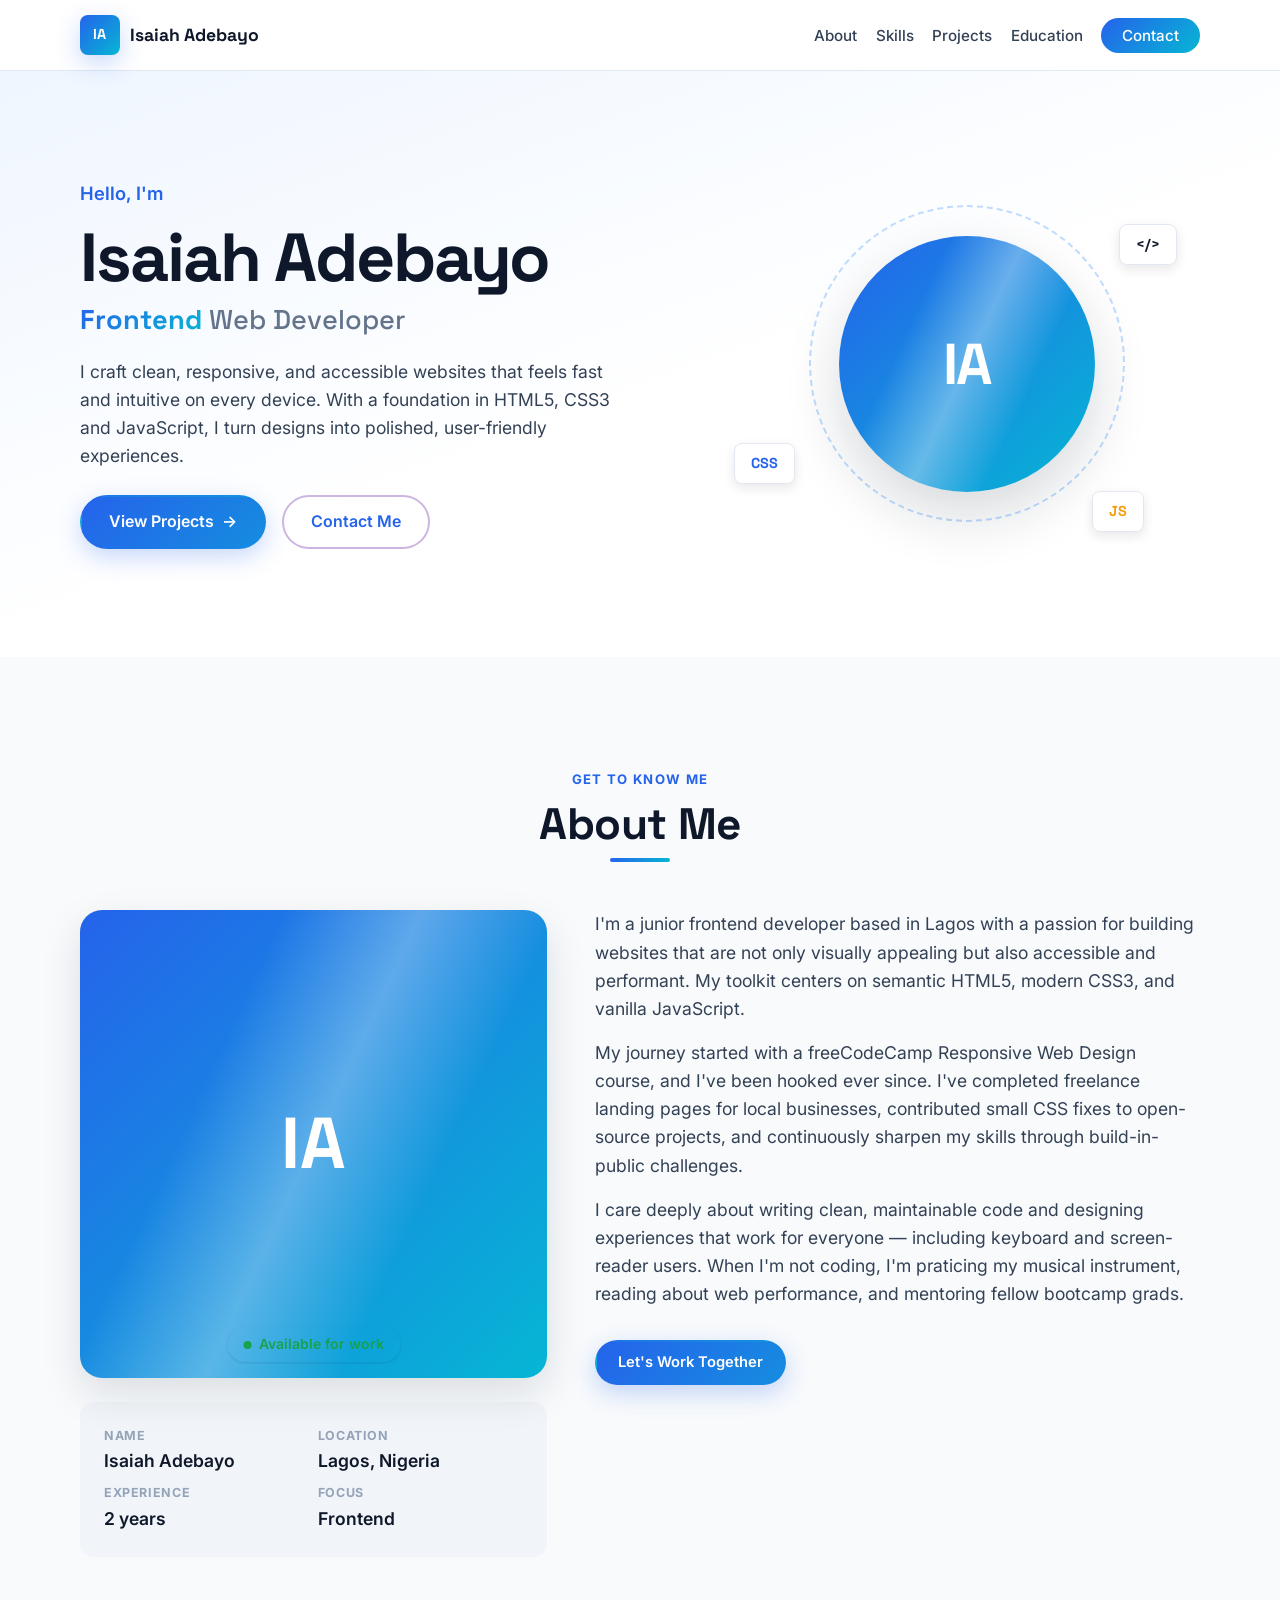
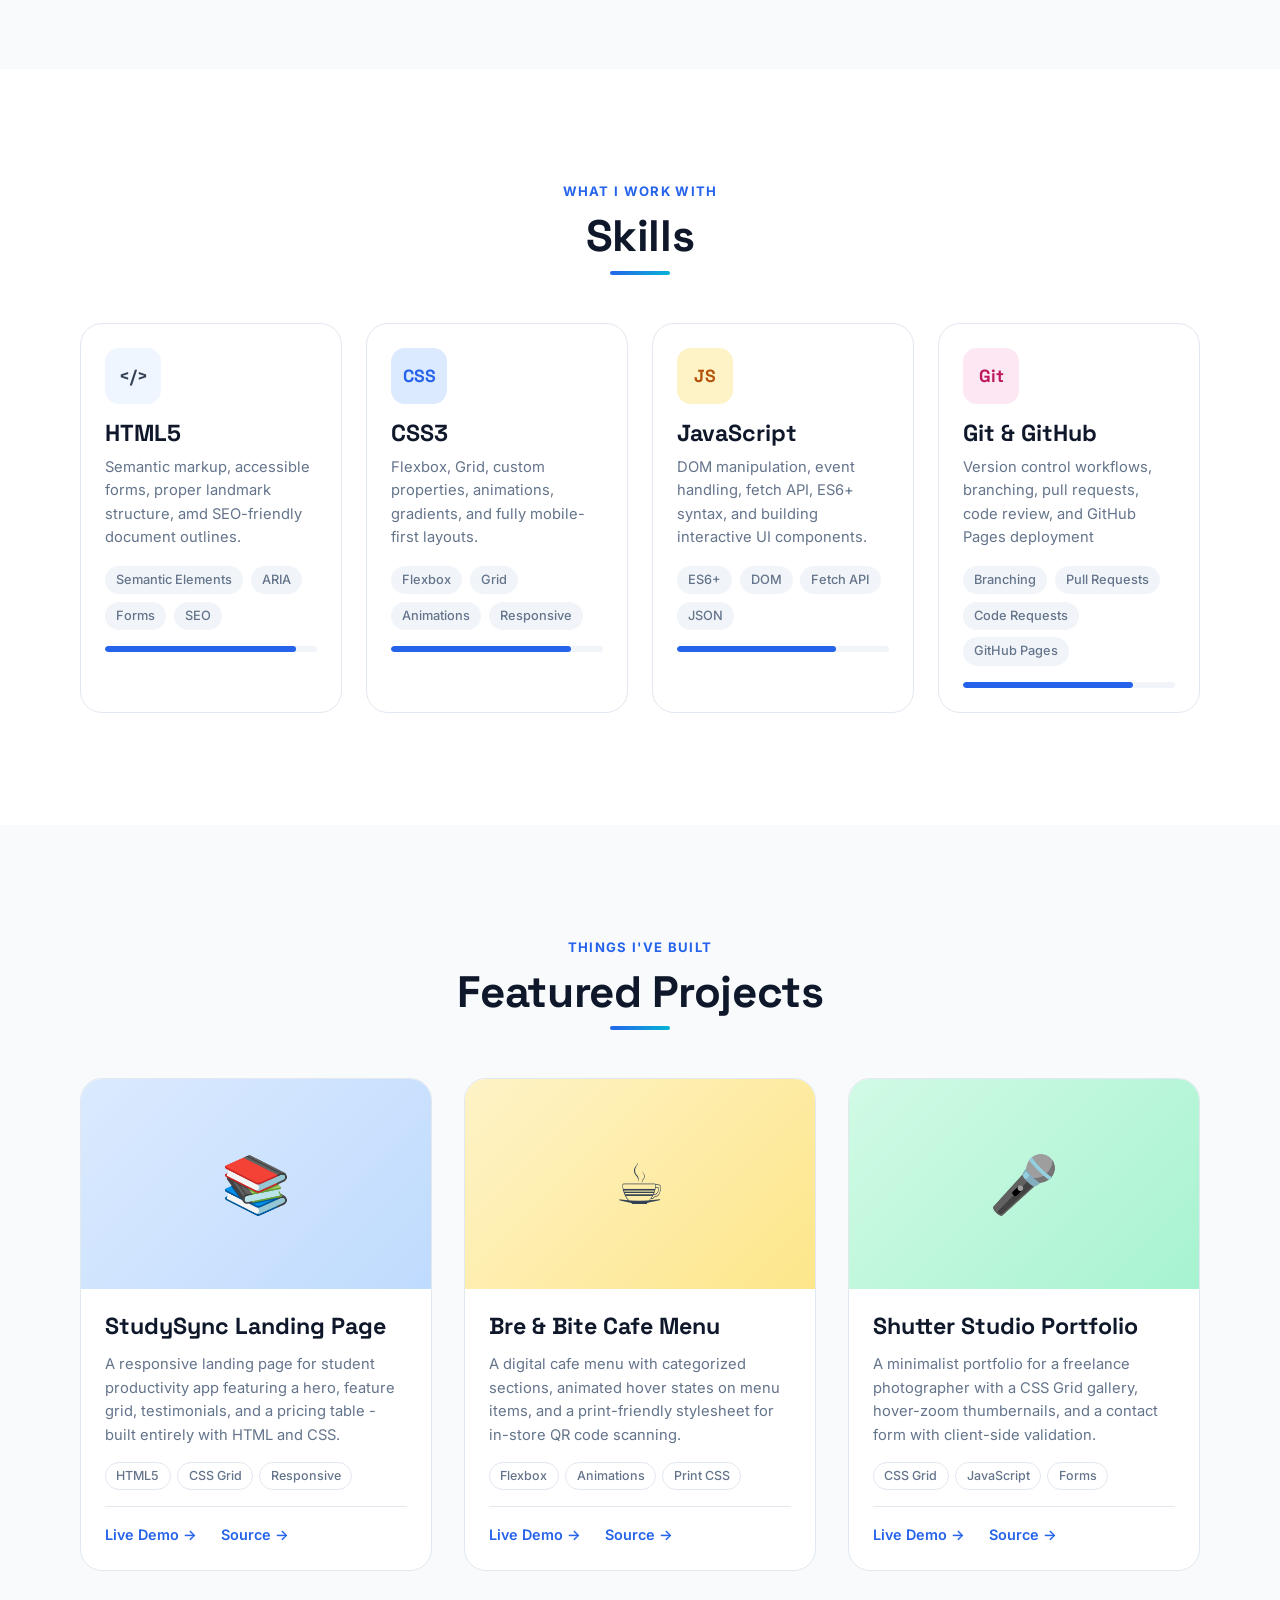
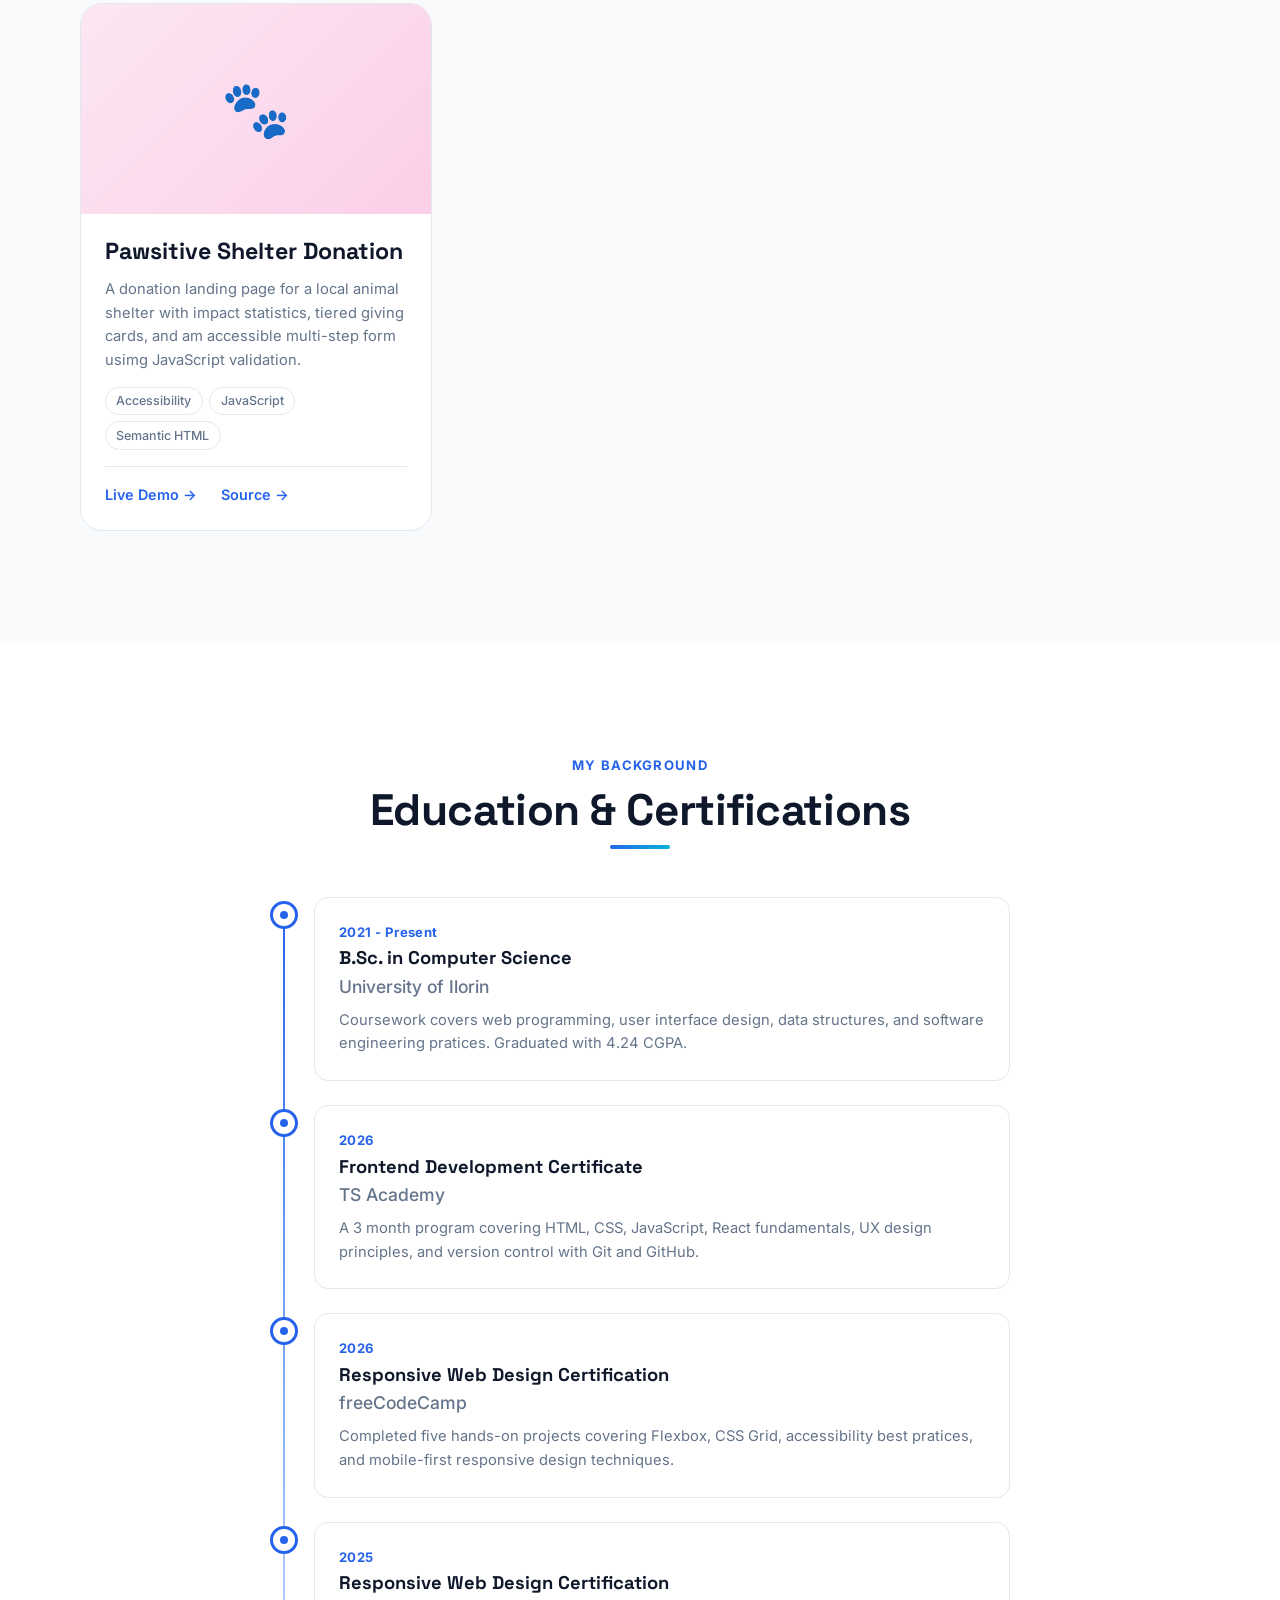
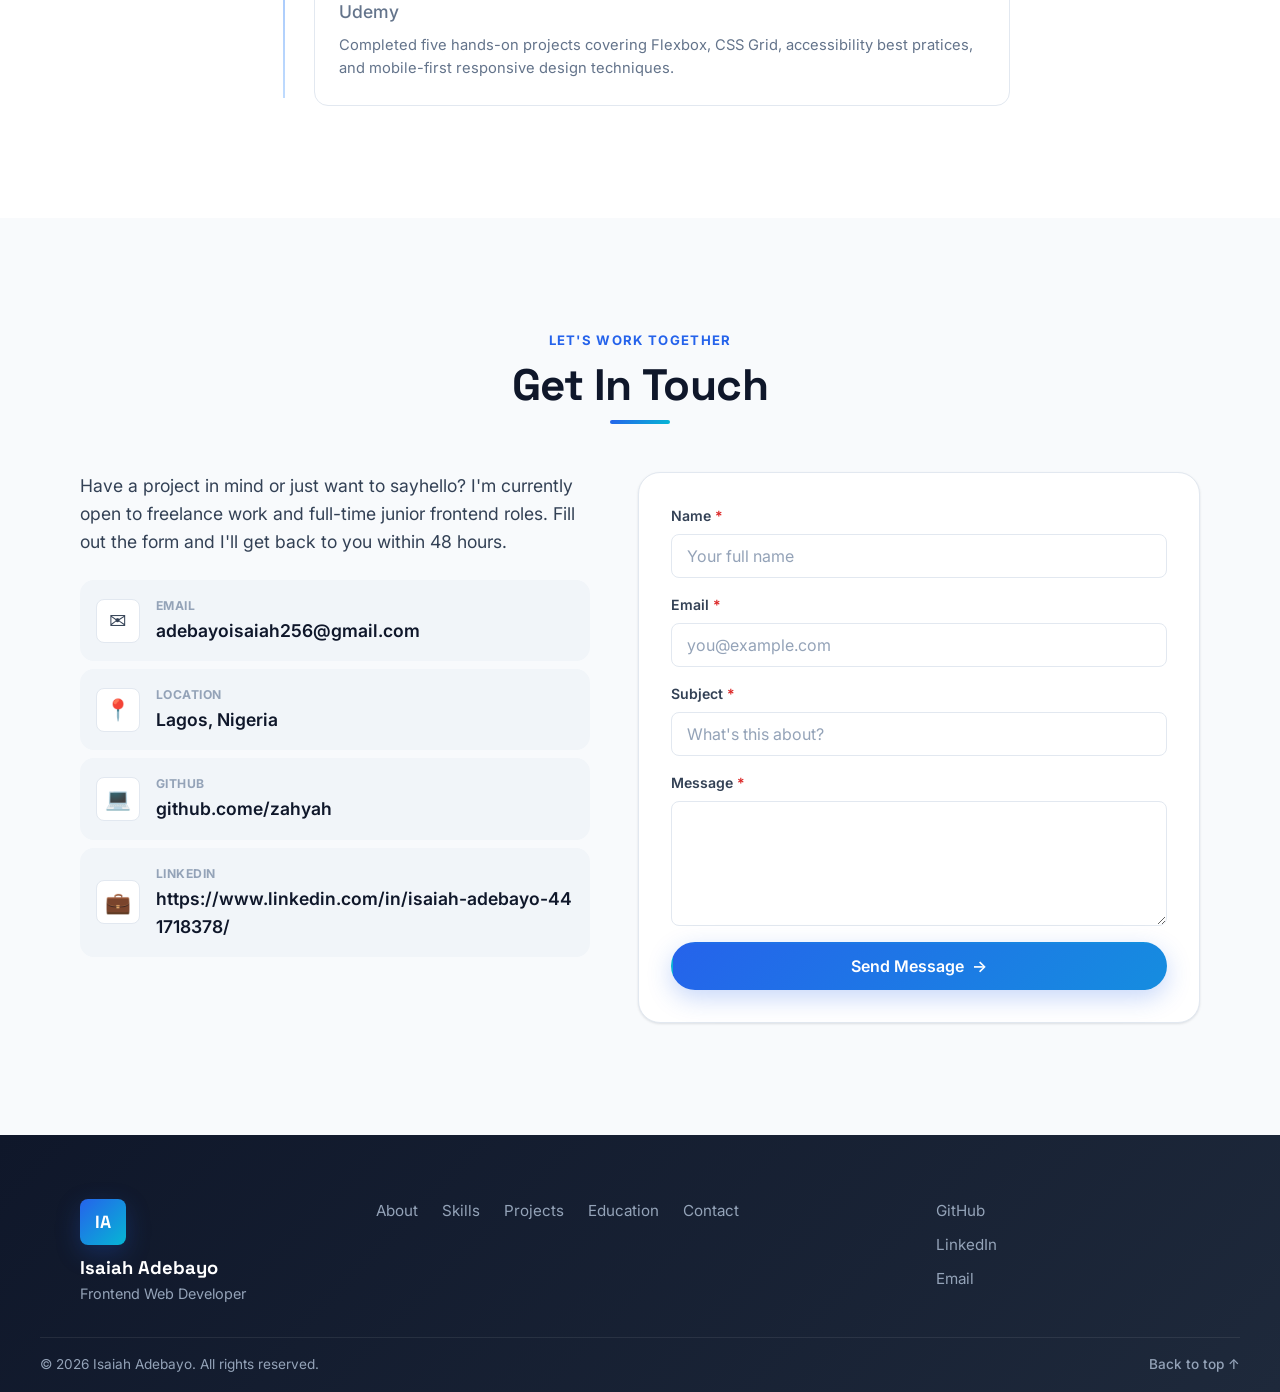
==== commit e4dcbc56: "Project 2 complete" ====
--- a/Project 1/My Own/index.html
+++ b/Project 1/My Own/index.html
@@ -117,7 +117,7 @@
 
             <div class="about-text">
               <p>
-                I'm a junior frontend developer based in Seattle with a
+                I'm a junior frontend developer based in Lagos with a
                 passion for building websites that are not only visually
                 appealing but also accessible and performant. My toolkit
                 centers on semantic HTML5, modern CSS3, and vanilla
@@ -135,7 +135,7 @@
                 I care deeply about writing clean, maintainable code and
                 designing experiences that work for everyone — including
                 keyboard and screen-reader users. When I'm not coding,
-                I'm exploring new coffee shops, reading about web
+                I'm praticing my musical instrument, reading about web
                 performance, and mentoring fellow bootcamp grads.
               </p>
               <a href="#contact" class="btn btn--primary btn--small">Let's Work Together</a>
@@ -365,11 +365,11 @@
           </div>
 
           <div class="timeline-item-content">
-            <p class="timeline-item-date">2025 - Present</p>
-            <h3 class="timeline-item-title">B.Sc. in Software Development</h3>
+            <p class="timeline-item-date">2021 - Present</p>
+            <h3 class="timeline-item-title">B.Sc. in Computer Science</h3>
             <p class="timeline-item-org">University of Ilorin</p>
             <p class="timeline-item-desc">
-              Courseork covers web programming, user interface design, data structures, and software engineering pratices. Currently maintaining a 4.3 GPA.
+              Coursework covers web programming, user interface design, data structures, and software engineering pratices. Graduated with 4.24 CGPA.
             </p>
           </div>
         </article>
@@ -380,11 +380,11 @@
           </div>
 
           <div class="timeline-item-content">
-            <p class="timeline-item-date">2024</p>
-            <h3 class="timeline-item-title">Meta Frontend Developer Certificate</h3>
-            <p class="timeline-item-org">Coursera</p>
+            <p class="timeline-item-date">2026</p>
+            <h3 class="timeline-item-title">Frontend Development Certificate</h3>
+            <p class="timeline-item-org">TS Academy</p>
             <p class="timeline-item-desc">
-             A nine-course program covering HTML, CSS, JavaScript, React fundamentals, UX design principles, and version control with Git and GitHub.
+             A 3 month program covering HTML, CSS, JavaScript, React fundamentals, UX design principles, and version control with Git and GitHub.
             </p>
           </div>
         </article>
@@ -395,9 +395,24 @@
           </div>
 
           <div class="timeline-item-content">
-            <p class="timeline-item-date">2023</p>
+            <p class="timeline-item-date">2026</p>
             <h3 class="timeline-item-title">Responsive Web Design Certification</h3>
             <p class="timeline-item-org">freeCodeCamp</p>
+            <p class="timeline-item-desc">
+             Completed five hands-on projects covering Flexbox, CSS Grid, accessibility best pratices, and mobile-first responsive design techniques.
+            </p>
+          </div>
+        </article>
+
+         <article class="timeline-item">
+          <div class="timeline-item-marker" aria-hidden="true">
+            <span class="timeline-item-dot"></span>
+          </div>
+
+          <div class="timeline-item-content">
+            <p class="timeline-item-date">2025</p>
+            <h3 class="timeline-item-title">Responsive Web Design Certification</h3>
+            <p class="timeline-item-org">Udemy</p>
             <p class="timeline-item-desc">
              Completed five hands-on projects covering Flexbox, CSS Grid, accessibility best pratices, and mobile-first responsive design techniques.
             </p>
@@ -533,7 +548,7 @@
       </div>
     </div>
     <div class="site-footer-bottom">
-        <p>&copy; 2026 Isaiah Adebayo. All rights reserved. Built with HTML5 &amp; CSS3.</p>
+        <p>&copy; 2026 Isaiah Adebayo. All rights reserved.</p>
         <a href="#" class="site-footer-back-top">Back to top &uarr;</a>
       </div>
   </footer>
--- a/Project 1/My Own/style.css
+++ b/Project 1/My Own/style.css
@@ -373,6 +373,12 @@
 
 .nav-link.active::after {
   width: 100%;
+}
+
+.nav-link--cta.active{
+  color: #fff;
+  transform: translateY(-2px);
+  box-shadow: var(--shadow-blue);
 }
 
 
